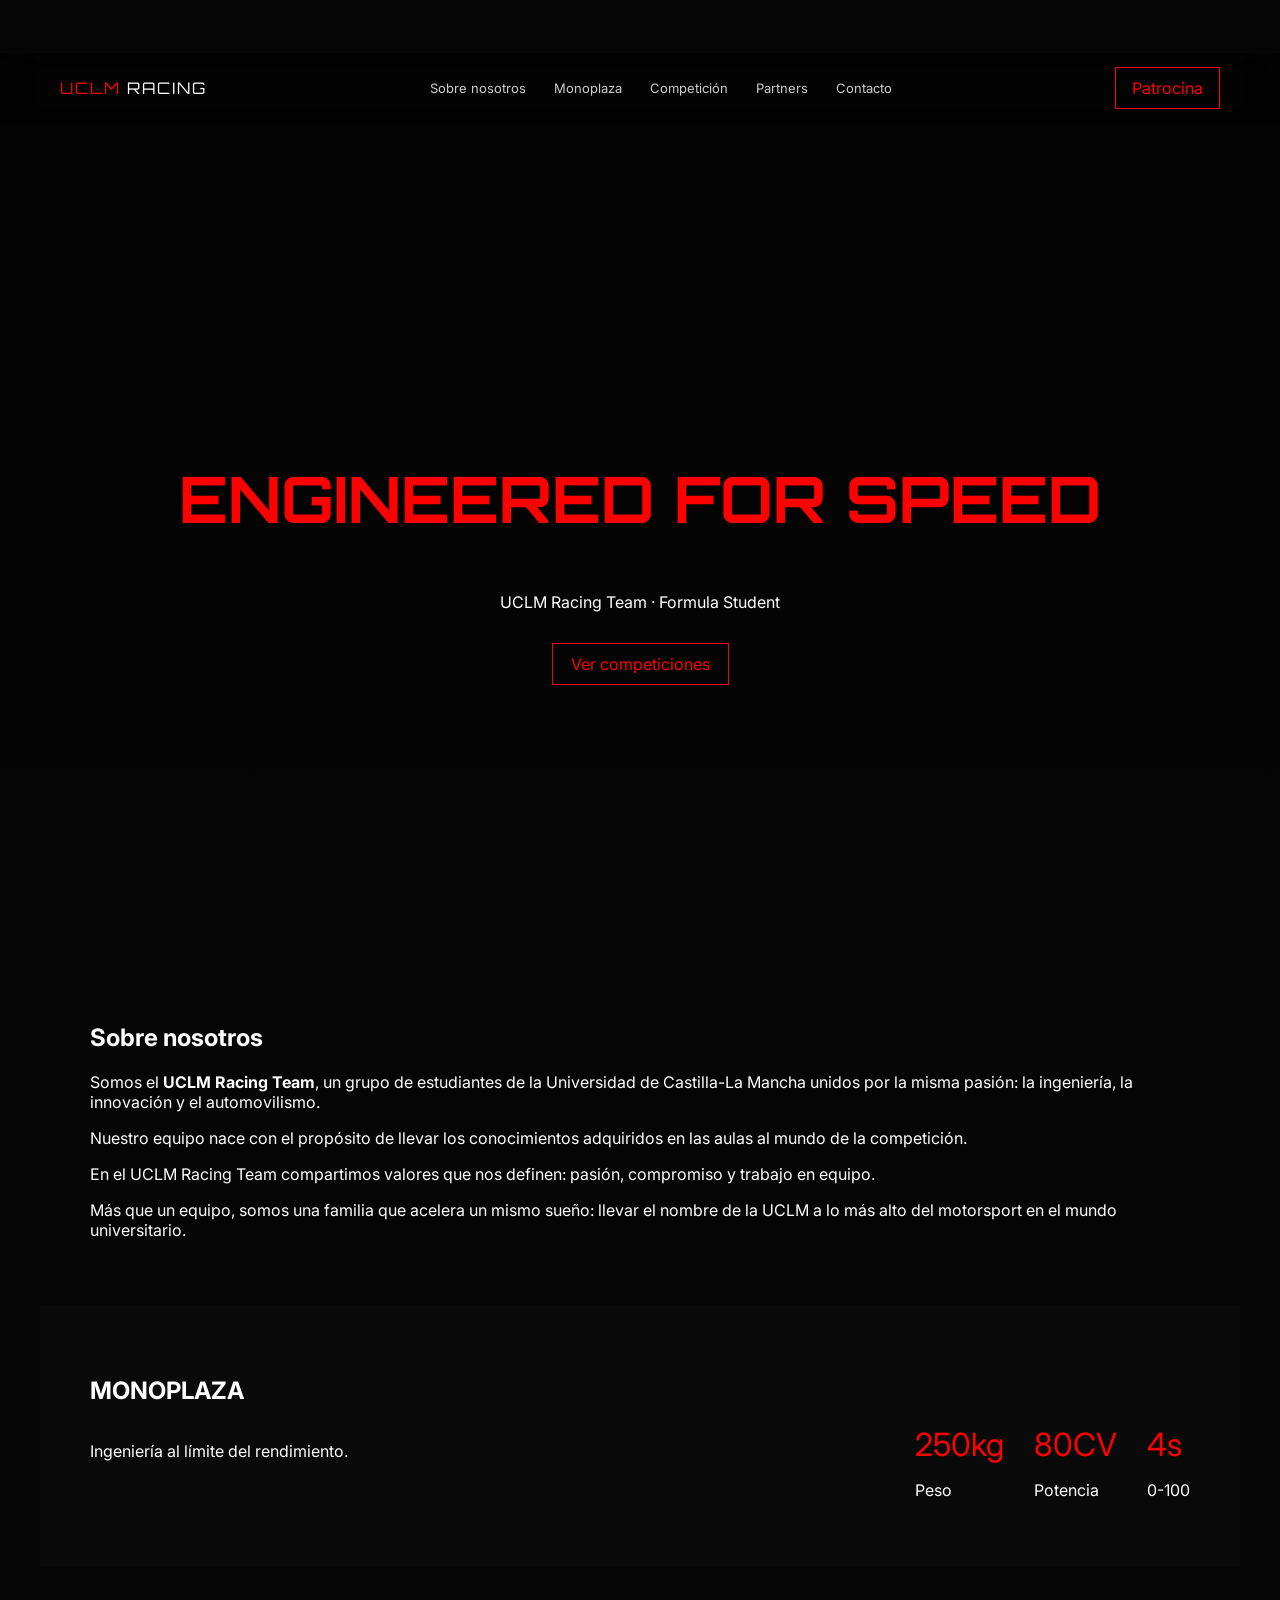
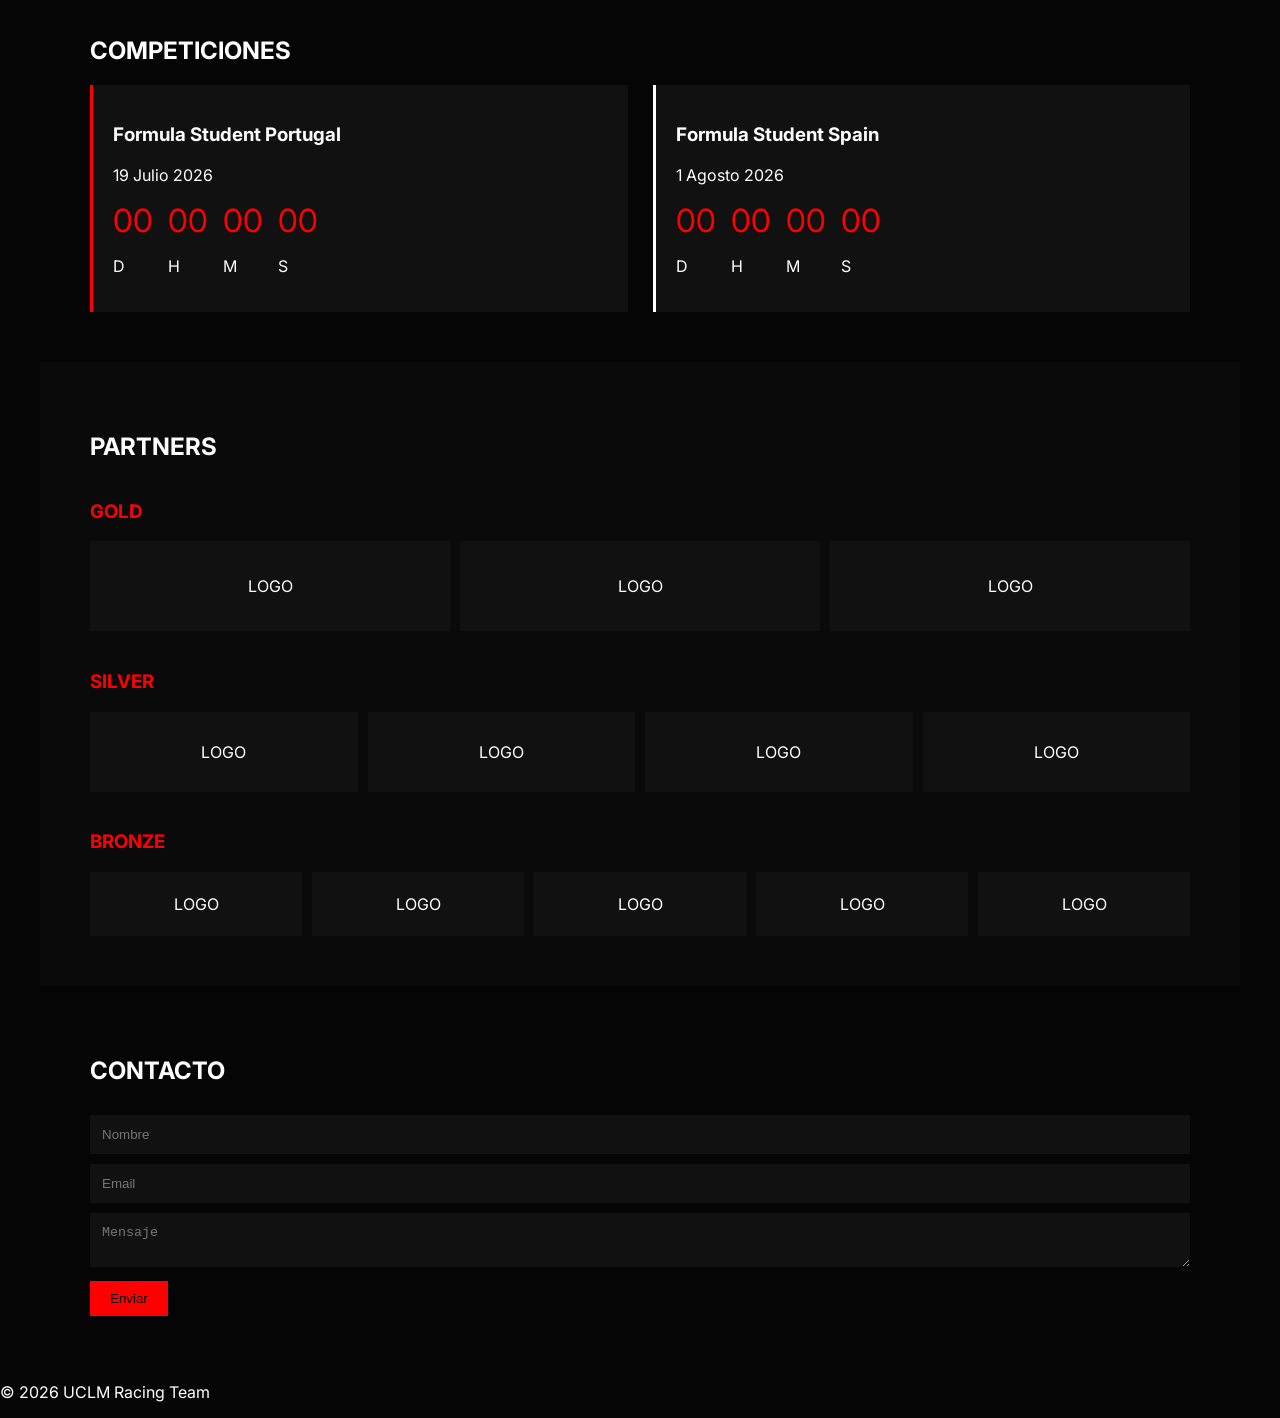
==== index.html @ 2920443d "cambios menores en el about y en los nav-links" ====
<!DOCTYPE html>
<html lang="es">
<head>
  <meta charset="UTF-8">
  <meta name="viewport" content="width=device-width, initial-scale=1.0">
  <title>UCLM Racing Team</title>

  <link rel="stylesheet" href="./style/styles.css">
  <link href="https://fonts.googleapis.com/css2?family=Inter:wght@300;400;600;800&family=Orbitron:wght@500;700&display=swap" rel="stylesheet">
</head>

<body>

<header id="navbar">
  <div class="logo"><span class="logo-red">UCLM</span> RACING</div>

  <nav class="nav-links">
    <a href="#about">Sobre nosotros</a>
    <a href="#car">Monoplaza</a>
    <a href="#races">Competición</a>
    <a href="#sponsors">Partners</a>
    <a href="#contact">Contacto</a>
  </nav>

  <a class="nav-cta" href="#sponsors">Patrocina</a>
</header>

<section class="hero">
  <div class="hero-overlay"></div>

  <div class="hero-content">
    <h1>ENGINEERED FOR SPEED</h1>
    <p>UCLM Racing Team · Formula Student</p>
    <a href="#races" class="hero-btn">Ver competiciones</a>
  </div>
</section>

<section id="about" class="section reveal compact">
  <h2>Sobre nosotros</h2>

  <p>Somos el <b>UCLM Racing Team</b>, un grupo de estudiantes de la Universidad de Castilla-La Mancha unidos por la misma pasión: la ingeniería, la innovación y el automovilismo.</p>

  <p>Nuestro equipo nace con el propósito de llevar los conocimientos adquiridos en las aulas al mundo de la competición.</p>

  <p>En el UCLM Racing Team compartimos valores que nos definen: pasión, compromiso y trabajo en equipo.</p>

  <p>Más que un equipo, somos una familia que acelera un mismo sueño: llevar el nombre de la UCLM a lo más alto del motorsport en el mundo universitario.</p>
</section>

<section id="car" class="section dark reveal compact">
  <h2>MONOPLAZA</h2>

  <div class="car-layout">
    <div>
      <p class="big-text">Ingeniería al límite del rendimiento.</p>
    </div>

    <div class="car-stats">
      <div><span>250kg</span><p>Peso</p></div>
      <div><span>80CV</span><p>Potencia</p></div>
      <div><span>4s</span><p>0-100</p></div>
    </div>
  </div>
</section>

<section id="races" class="section reveal compact">
  <h2>COMPETICIONES</h2>

  <div class="races-grid">

    <div class="race-card">
      <h3>Formula Student Portugal</h3>
      <p>19 Julio 2026</p>
      <div class="countdown">
        <div><span id="daysPT">00</span><p>D</p></div>
        <div><span id="hoursPT">00</span><p>H</p></div>
        <div><span id="minPT">00</span><p>M</p></div>
        <div><span id="secPT">00</span><p>S</p></div>
      </div>
    </div>

    <div class="race-card highlight">
      <h3>Formula Student Spain</h3>
      <p>1 Agosto 2026</p>
      <div class="countdown">
        <div><span id="daysES">00</span><p>D</p></div>
        <div><span id="hoursES">00</span><p>H</p></div>
        <div><span id="minES">00</span><p>M</p></div>
        <div><span id="secES">00</span><p>S</p></div>
      </div>
    </div>

  </div>
</section>

<section id="sponsors" class="section dark reveal compact">
  <h2>PARTNERS</h2>

  <div class="sponsors">
    <div class="tier gold">
      <h3>GOLD</h3>
      <div class="logos big">
        <div>LOGO</div><div>LOGO</div><div>LOGO</div>
      </div>
    </div>

    <div class="tier silver">
      <h3>SILVER</h3>
      <div class="logos medium">
        <div>LOGO</div><div>LOGO</div><div>LOGO</div><div>LOGO</div>
      </div>
    </div>

    <div class="tier bronze">
      <h3>BRONZE</h3>
      <div class="logos small">
        <div>LOGO</div><div>LOGO</div><div>LOGO</div><div>LOGO</div><div>LOGO</div>
      </div>
    </div>
  </div>
</section>

<section id="contact" class="section reveal compact">
  <h2>CONTACTO</h2>

  <form>
    <input type="text" placeholder="Nombre" required>
    <input type="email" placeholder="Email" required>
    <textarea placeholder="Mensaje" required></textarea>
    <button type="submit">Enviar</button>
  </form>
</section>

<footer>
  <p>© 2026 UCLM Racing Team</p>
</footer>

<script src="./script.js"></script>
</body>
</html>
---- style/styles.css ----
* { box-sizing: border-box; }

body {
  margin: 0;
  font-family: Inter, sans-serif;
  background: #050505;
  color: white;
}

/* NAVBAR */
#navbar {
  position: fixed;
  width: 100%;
  padding: 14px 60px;
  display: flex;
  justify-content: space-between;
  align-items: center;
  background: rgba(0,0,0,0.25);
  backdrop-filter: blur(14px);
  z-index: 1000;
  transition: 0.3s;
}

#navbar.scrolled {
  background: rgba(0,0,0,0.9);
  border-bottom: 1px solid red;
}

.logo {
  font-family: Orbitron;
  letter-spacing: 2px;
}

.logo-red { color: red; }

.nav-links {
  display: flex;
  gap: 28px;
}

.nav-links a {
  color: rgba(255,255,255,0.8);
  text-decoration: none;
  font-size: 13px;
  transition: 0.3s;
}

.nav-links a:hover { color: white; }

.nav-cta {
  padding: 10px 16px;
  border: 1px solid red;
  color: red;
  text-decoration: none;
}

.nav-cta:hover {
  background: red;
  color: black;
}

/* HERO */
.hero {
  height: 100vh;
  background: url("../assets/DSC_0134.JPG") center/cover no-repeat;
  position: relative;
}

.hero-overlay {
  position: absolute;
  inset: 0;
  background: linear-gradient(to bottom, rgba(0,0,0,0.3), #050505);
}

.hero-content {
  position: relative;
  top: 45%;
  text-align: center;
}

.hero h1 {
  font-size: clamp(2rem, 5vw, 4rem);
  font-family: Orbitron;
  color: red;
}

.hero-btn {
  display: inline-block;
  margin-top: 15px;
  padding: 10px 18px;
  border: 1px solid red;
  color: red;
  text-decoration: none;
}

/* SECTIONS */
.section {
  padding: 70px 50px;
  max-width: 1200px;
  margin: auto;
}

.compact {
  padding-top: 50px;
  padding-bottom: 50px;
}

.dark { background: #0a0a0a; }

/* CAR */
.car-layout {
  display: flex;
  justify-content: space-between;
}

.car-stats {
  display: flex;
  gap: 30px;
}

.car-stats span {
  color: red;
  font-size: 2rem;
}

/* RACES */
.races-grid {
  display: grid;
  grid-template-columns: repeat(auto-fit, minmax(250px,1fr));
  gap: 25px;
}

.race-card {
  background: #111;
  padding: 20px;
  border-left: 3px solid red;
}

.race-card.highlight {
  border-left: 3px solid white;
}

.countdown {
  display: flex;
  gap: 15px;
  margin-top: 10px;
}

.countdown span {
  font-size: 2rem;
  color: red;
}

/* SPONSORS */
.sponsors {
  display: flex;
  flex-direction: column;
  gap: 20px;
}

.tier h3 { color: red; }

.logos {
  display: flex;
  gap: 10px;
}

.logos div {
  background: #111;
  flex: 1;
  padding: 35px;
  text-align: center;
}

.medium div { padding: 30px; }
.small div { padding: 22px; }

/* FORM */
input, textarea {
  width: 100%;
  padding: 12px;
  margin-top: 10px;
  background: #111;
  border: none;
  color: white;
}

button {
  margin-top: 10px;
  padding: 10px 20px;
  background: red;
  border: none;
}

/* REVEAL */
.reveal {
  opacity: 0;
  transform: translateY(25px);
  transition: 0.8s;
}

.reveal.active {
  opacity: 1;
  transform: translateY(0);
}

/* RESPONSIVE */
@media (max-width: 768px) {
  #navbar { padding: 10px 20px; }
  .nav-links { display: none; }

  .car-layout {
    flex-direction: column;
    gap: 20px;
  }
}
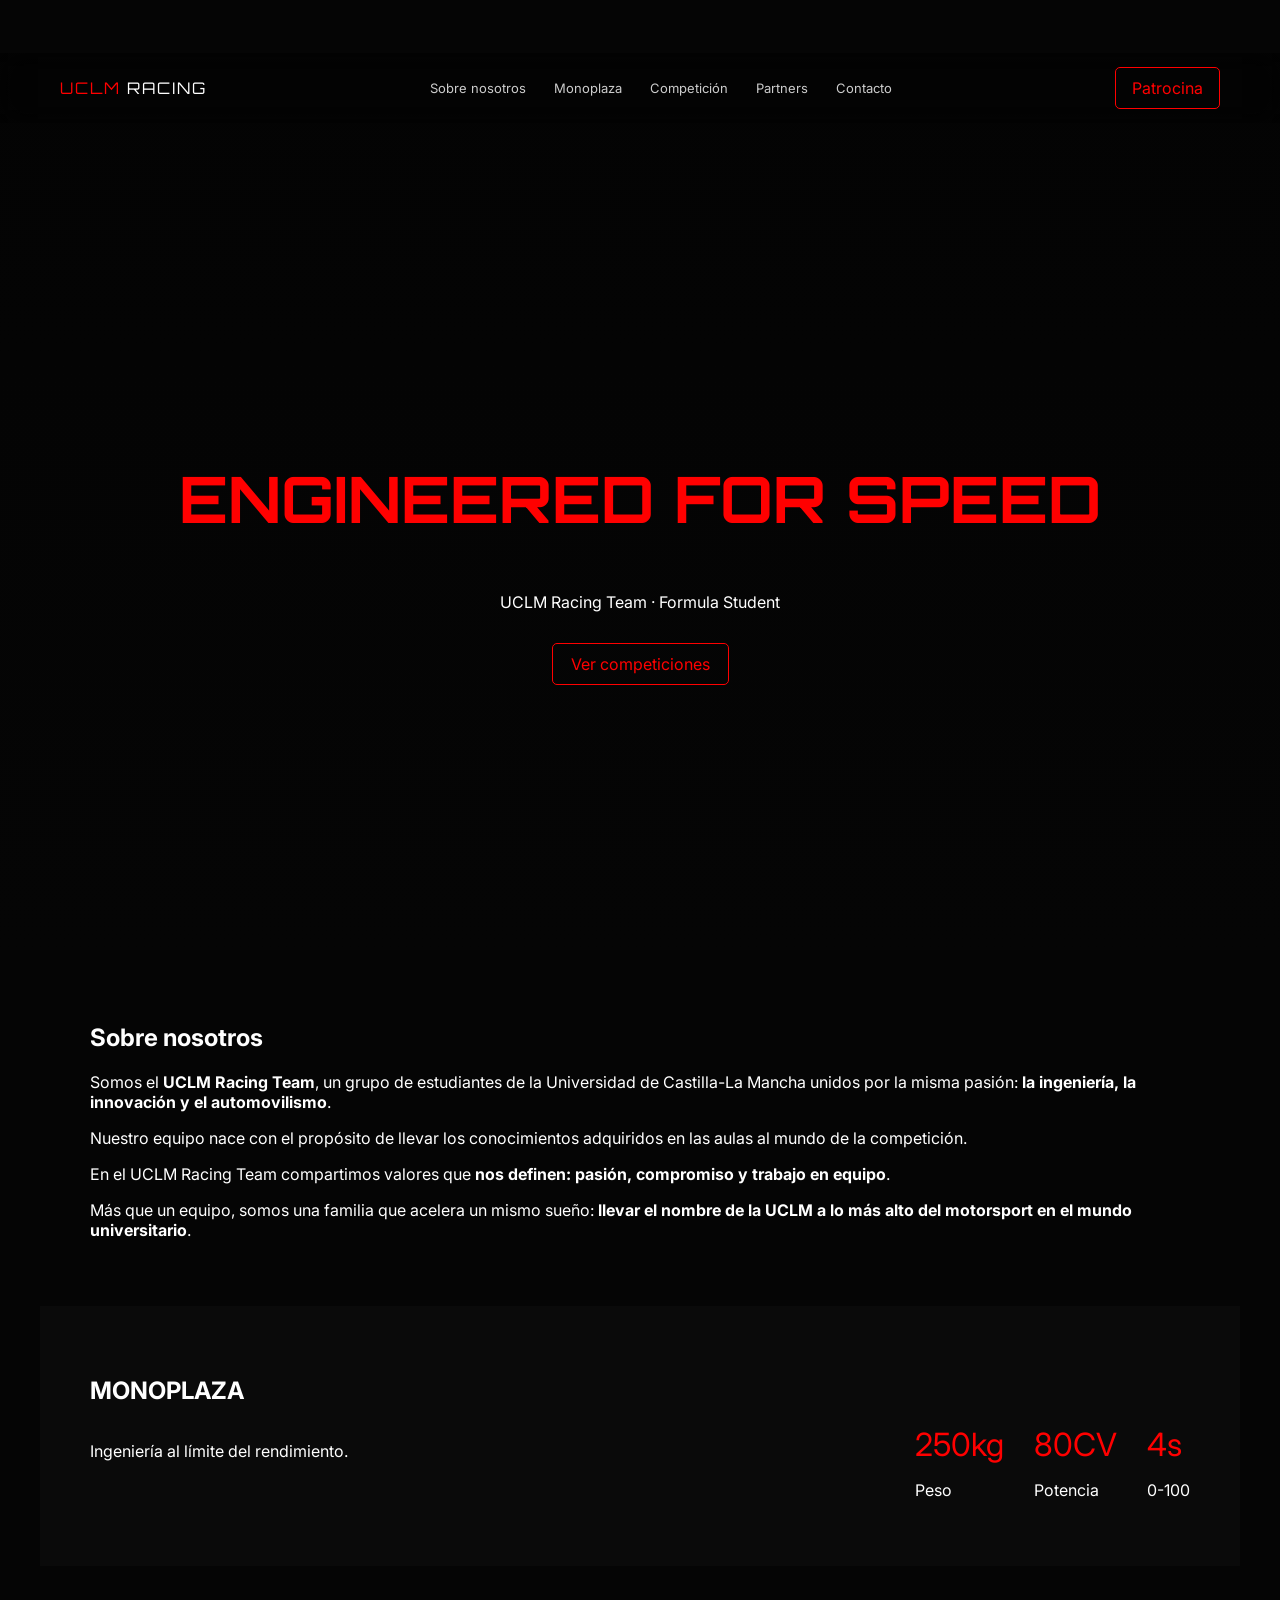
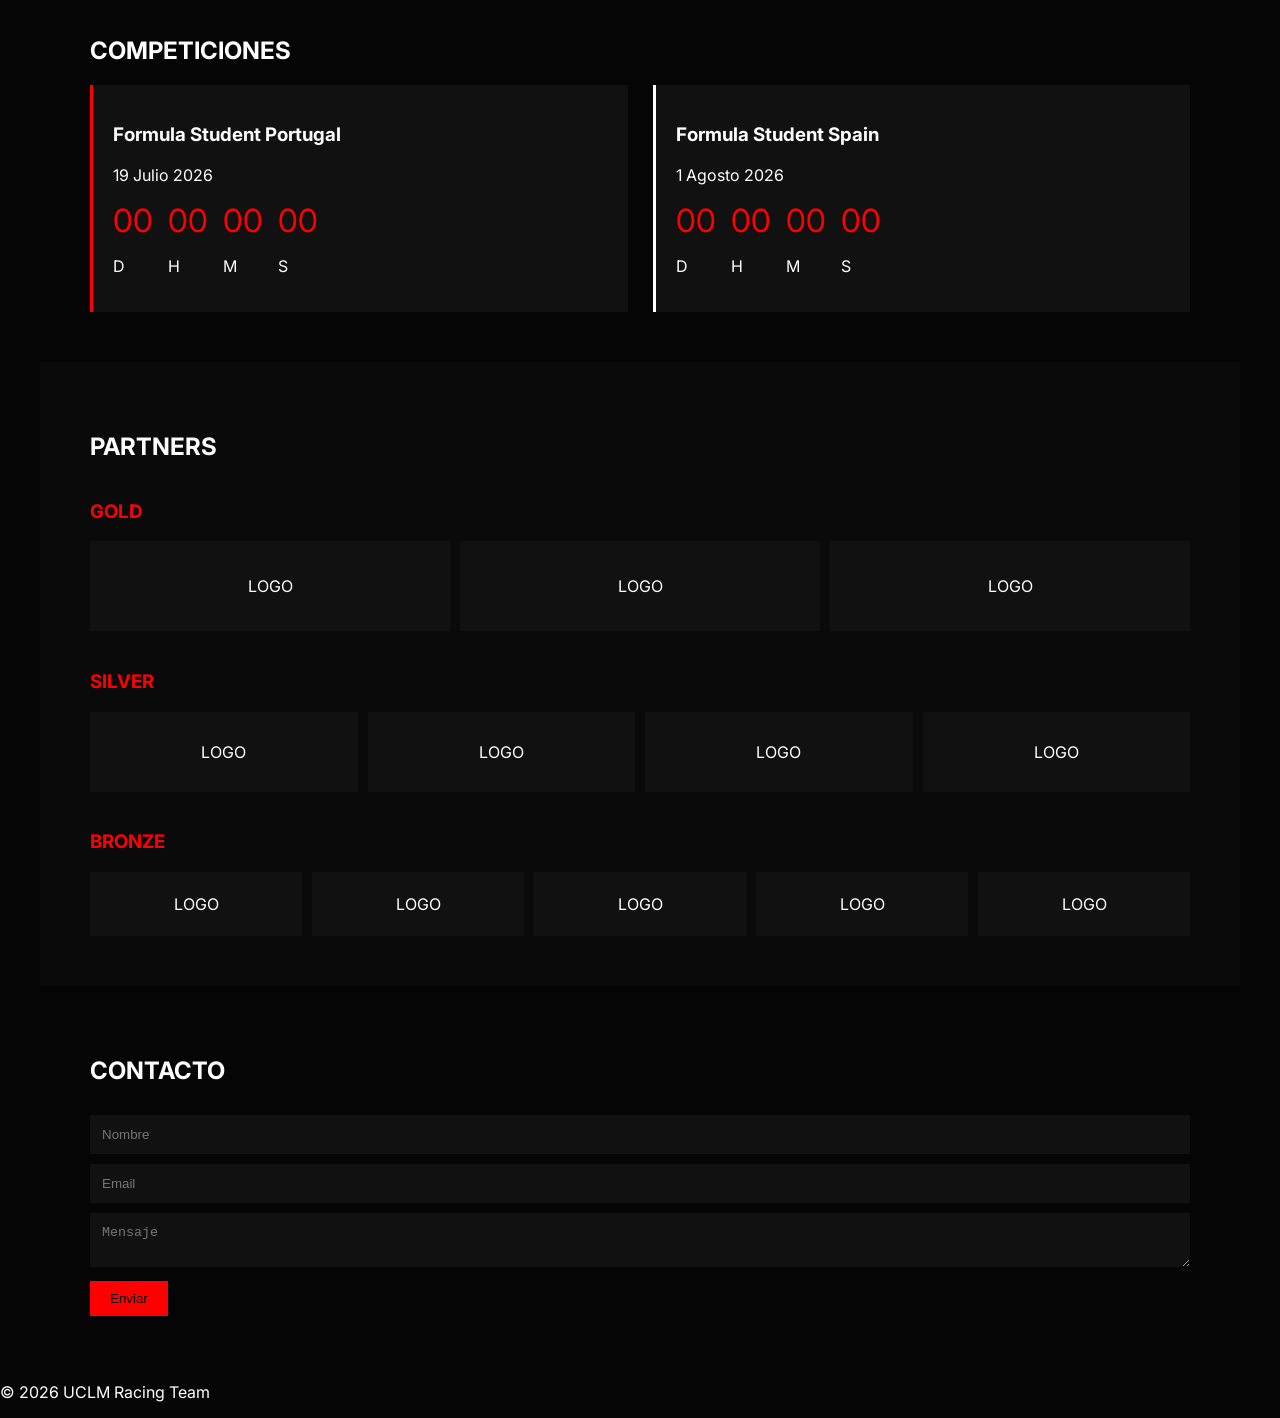
==== commit 5a398f78: "añadidos la mayoría de los patrocinadores al proyecto" ====
--- a/index.html
+++ b/index.html
@@ -38,13 +38,13 @@
 <section id="about" class="section reveal compact">
   <h2>Sobre nosotros</h2>
 
-  <p>Somos el <b>UCLM Racing Team</b>, un grupo de estudiantes de la Universidad de Castilla-La Mancha unidos por la misma pasión: la ingeniería, la innovación y el automovilismo.</p>
+  <p>Somos el <b>UCLM Racing Team</b>, un grupo de estudiantes de la Universidad de Castilla-La Mancha unidos por la misma pasión: <b>la ingeniería, la innovación y el automovilismo</b>.</p>
 
   <p>Nuestro equipo nace con el propósito de llevar los conocimientos adquiridos en las aulas al mundo de la competición.</p>
 
-  <p>En el UCLM Racing Team compartimos valores que nos definen: pasión, compromiso y trabajo en equipo.</p>
+  <p>En el UCLM Racing Team compartimos valores que <b>nos definen: pasión, compromiso y trabajo en equipo</b>.</p>
 
-  <p>Más que un equipo, somos una familia que acelera un mismo sueño: llevar el nombre de la UCLM a lo más alto del motorsport en el mundo universitario.</p>
+  <p>Más que un equipo, somos una familia que acelera un mismo sueño: <b>llevar el nombre de la UCLM a lo más alto del motorsport en el mundo universitario</b>.</p>
 </section>
 
 <section id="car" class="section dark reveal compact">
--- a/style/styles.css
+++ b/style/styles.css
@@ -50,6 +50,7 @@
 .nav-cta {
   padding: 10px 16px;
   border: 1px solid red;
+  border-radius: 5px;
   color: red;
   text-decoration: none;
 }
@@ -62,7 +63,7 @@
 /* HERO */
 .hero {
   height: 100vh;
-  background: url("../assets/DSC_0134.JPG") center/cover no-repeat;
+  background: url("../images/DSC_0134.JPG") center/cover no-repeat;
   position: relative;
 }
 
@@ -91,6 +92,12 @@
   border: 1px solid red;
   color: red;
   text-decoration: none;
+  border-radius: 5px;
+}
+
+.hero-btn:hover {
+  background: red;
+  color: black;
 }
 
 /* SECTIONS */
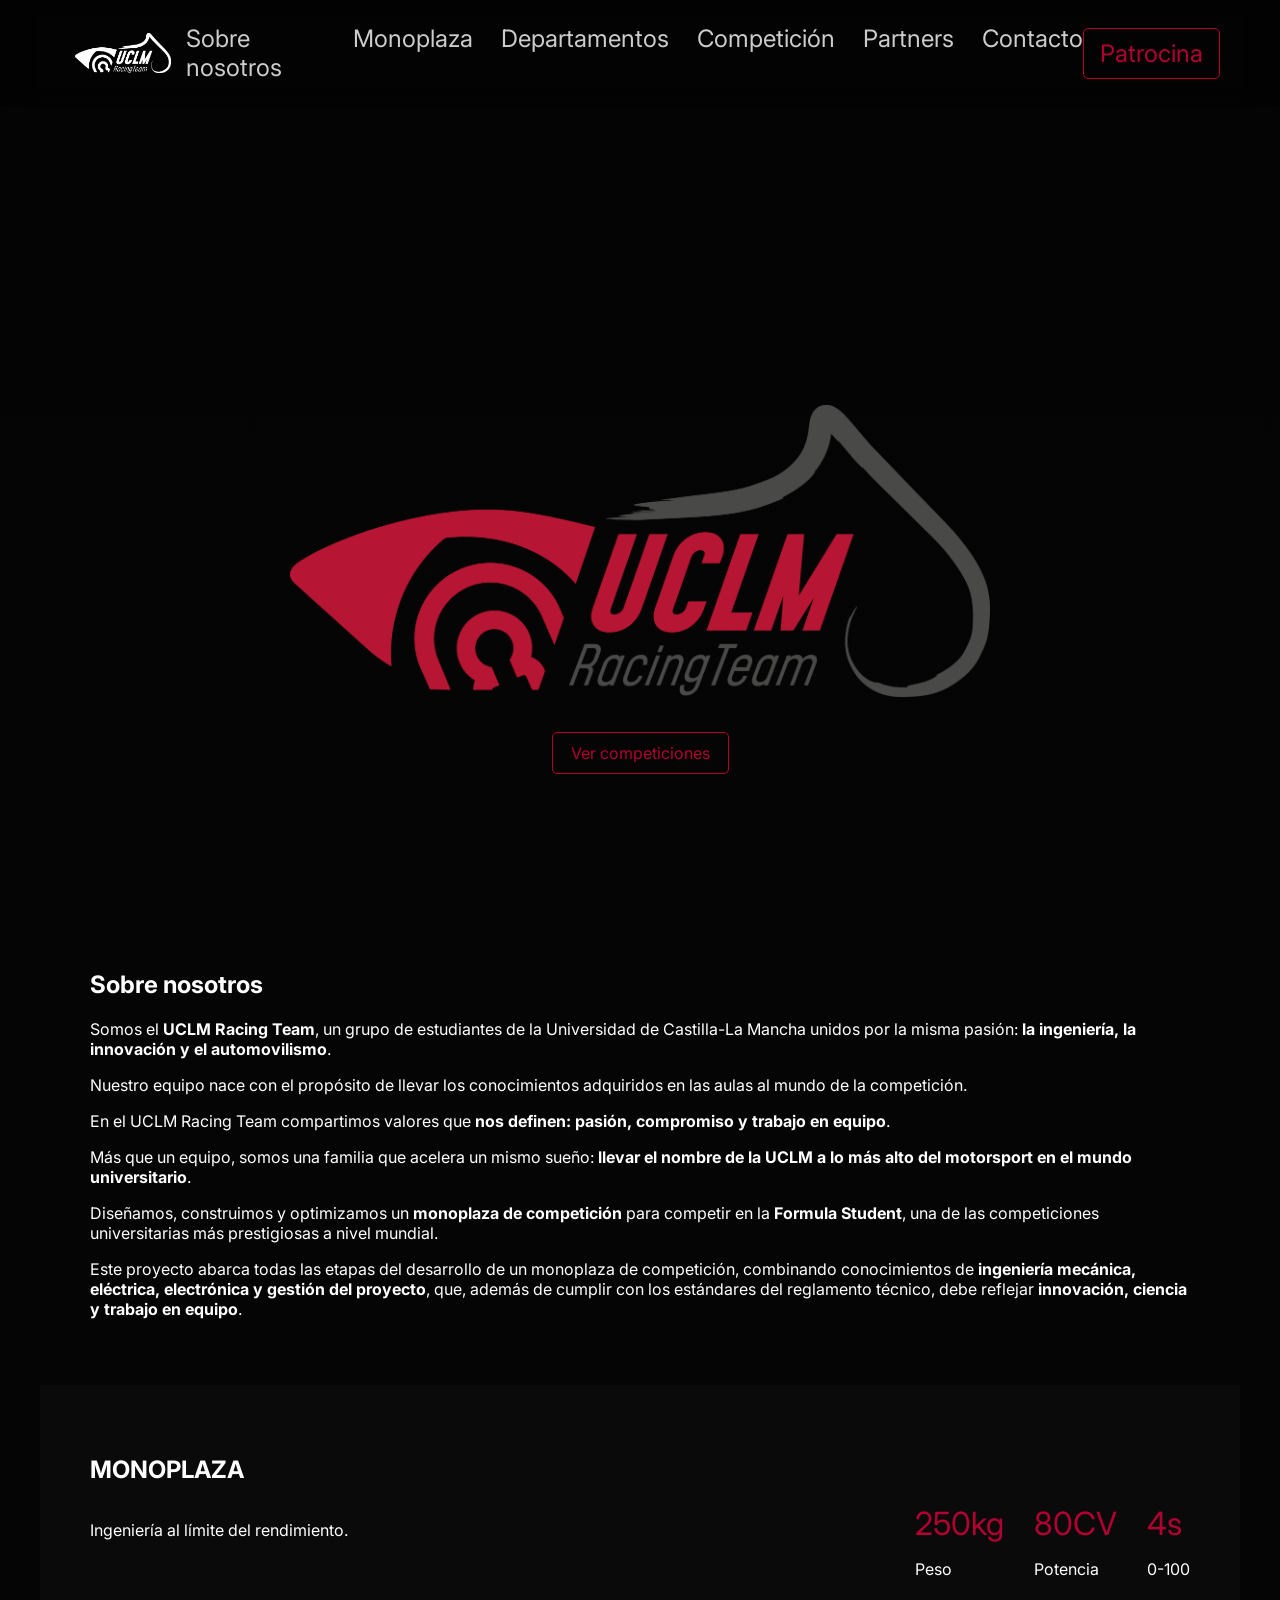
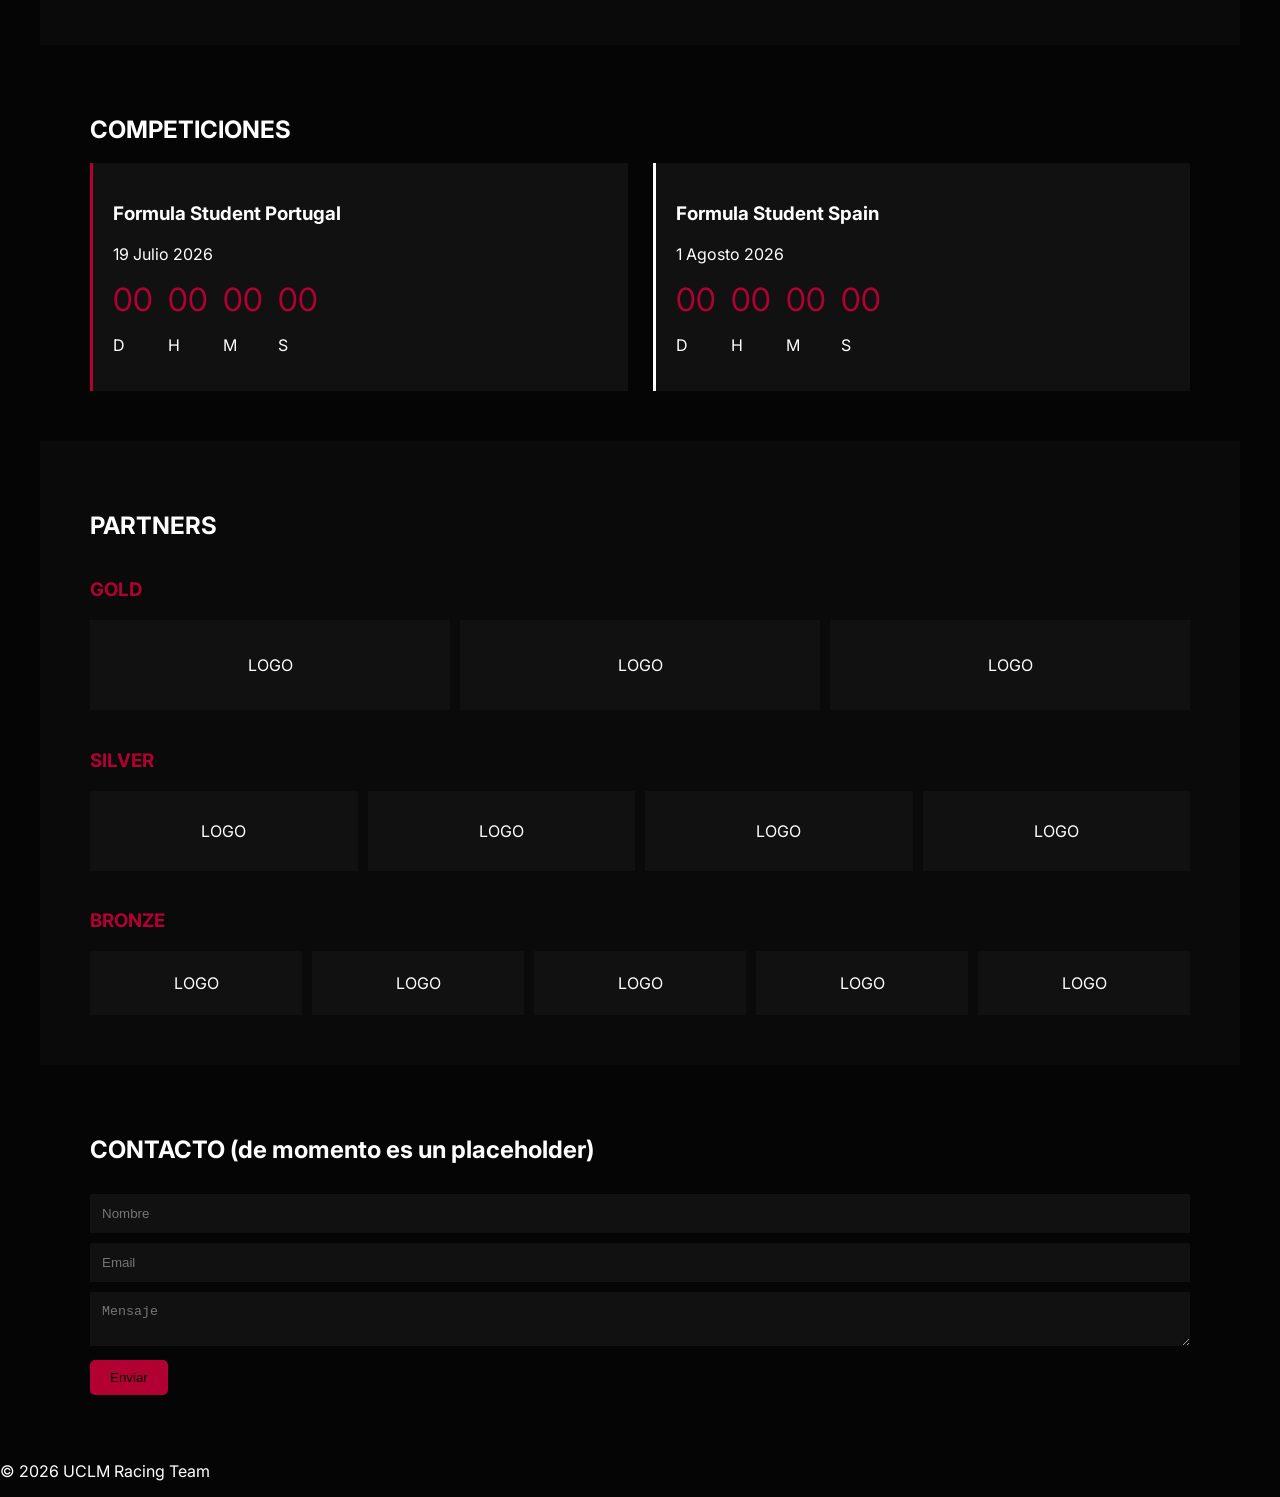
==== commit ac20cbbf: "muchismos cambios además de logos, info, etc" ====
--- a/index.html
+++ b/index.html
@@ -12,11 +12,12 @@
 <body>
 
 <header id="navbar">
-  <div class="logo"><span class="logo-red">UCLM</span> RACING</div>
+  <div class="logo"></div>
 
   <nav class="nav-links">
     <a href="#about">Sobre nosotros</a>
     <a href="#car">Monoplaza</a>
+    <a href="#deps">Departamentos</a>
     <a href="#races">Competición</a>
     <a href="#sponsors">Partners</a>
     <a href="#contact">Contacto</a>
@@ -29,8 +30,8 @@
   <div class="hero-overlay"></div>
 
   <div class="hero-content">
-    <h1>ENGINEERED FOR SPEED</h1>
-    <p>UCLM Racing Team · Formula Student</p>
+    <img src = "../images/logo_UCLM-RacingTeam (color).png" alt="UCLM Racing Team Logo" class="hero-logo">
+      <!-- <h2>UCLM Racing Team · Formula Student</h2> -->
     <a href="#races" class="hero-btn">Ver competiciones</a>
   </div>
 </section>
@@ -45,6 +46,10 @@
   <p>En el UCLM Racing Team compartimos valores que <b>nos definen: pasión, compromiso y trabajo en equipo</b>.</p>
 
   <p>Más que un equipo, somos una familia que acelera un mismo sueño: <b>llevar el nombre de la UCLM a lo más alto del motorsport en el mundo universitario</b>.</p>
+
+  <p>Diseñamos, construimos y optimizamos un <b>monoplaza de competición</b> para competir en la <b>Formula Student</b>, una de las competiciones universitarias más prestigiosas a nivel mundial.</p>
+
+  <p>Este proyecto abarca todas las etapas del desarrollo de un monoplaza de competición, combinando conocimientos de <b>ingeniería mecánica, eléctrica, electrónica y gestión del proyecto</b>, que, además de cumplir con los estándares del reglamento técnico, debe reflejar <b>innovación, ciencia y trabajo en equipo</b>.</p>
 </section>
 
 <section id="car" class="section dark reveal compact">
@@ -121,13 +126,13 @@
 </section>
 
 <section id="contact" class="section reveal compact">
-  <h2>CONTACTO</h2>
+  <h2>CONTACTO (de momento es un placeholder)</h2>
 
   <form>
     <input type="text" placeholder="Nombre" required>
     <input type="email" placeholder="Email" required>
     <textarea placeholder="Mensaje" required></textarea>
-    <button type="submit">Enviar</button>
+    <button type="submit" style="border-radius: 5px;">Enviar</button>
   </form>
 </section>
 
@@ -135,6 +140,6 @@
   <p>© 2026 UCLM Racing Team</p>
 </footer>
 
-<script src="./script.js"></script>
+<script src="../js/script.js"></script>
 </body>
 </html>
--- a/style/styles.css
+++ b/style/styles.css
@@ -1,4 +1,9 @@
 * { box-sizing: border-box; }
+
+html {
+  scroll-behavior: smooth;
+  scroll-padding-top: 90px;
+}
 
 body {
   margin: 0;
@@ -11,7 +16,7 @@
 #navbar {
   position: fixed;
   width: 100%;
-  padding: 14px 60px;
+  padding: 24px 60px;
   display: flex;
   justify-content: space-between;
   align-items: center;
@@ -23,15 +28,16 @@
 
 #navbar.scrolled {
   background: rgba(0,0,0,0.9);
-  border-bottom: 1px solid red;
+  border-bottom: 1px solid #b30033;
 }
 
 .logo {
-  font-family: Orbitron;
-  letter-spacing: 2px;
-}
-
-.logo-red { color: red; }
+  background: url("../../images/logo_UCLM-RacingTeam (white).png") center/contain no-repeat;
+  width: 130px;
+  height: 40px;
+}
+
+/* .logo-red { color: red; } */
 
 .nav-links {
   display: flex;
@@ -41,7 +47,7 @@
 .nav-links a {
   color: rgba(255,255,255,0.8);
   text-decoration: none;
-  font-size: 13px;
+  font-size:24px;
   transition: 0.3s;
 }
 
@@ -49,21 +55,22 @@
 
 .nav-cta {
   padding: 10px 16px;
-  border: 1px solid red;
+  border: 1px solid #b30033;
   border-radius: 5px;
-  color: red;
+  color: #b30033;
   text-decoration: none;
+  font-size: 24px;
 }
 
 .nav-cta:hover {
-  background: red;
+  background: #b30033;
   color: black;
 }
 
 /* HERO */
 .hero {
   height: 100vh;
-  background: url("../images/DSC_0134.JPG") center/cover no-repeat;
+  background: url("../../images/DSC_0134.JPG") center/cover no-repeat;
   position: relative;
 }
 
@@ -82,22 +89,29 @@
 .hero h1 {
   font-size: clamp(2rem, 5vw, 4rem);
   font-family: Orbitron;
-  color: red;
+  color: #b30033;
 }
 
 .hero-btn {
   display: inline-block;
   margin-top: 15px;
   padding: 10px 18px;
-  border: 1px solid red;
-  color: red;
+  border: 1px solid #b30033;
+  color: #b30033;
   text-decoration: none;
   border-radius: 5px;
 }
 
 .hero-btn:hover {
-  background: red;
+  background: #b30033;
   color: black;
+}
+
+.hero-logo {
+  display: block;
+  width: min(700px, 90vw);
+  height: auto;
+  margin: -00px auto 20px;
 }
 
 /* SECTIONS */
@@ -126,7 +140,7 @@
 }
 
 .car-stats span {
-  color: red;
+  color: #b30033;
   font-size: 2rem;
 }
 
@@ -140,7 +154,7 @@
 .race-card {
   background: #111;
   padding: 20px;
-  border-left: 3px solid red;
+  border-left: 3px solid #b30033;
 }
 
 .race-card.highlight {
@@ -155,7 +169,7 @@
 
 .countdown span {
   font-size: 2rem;
-  color: red;
+  color: #b30033;
 }
 
 /* SPONSORS */
@@ -165,7 +179,7 @@
   gap: 20px;
 }
 
-.tier h3 { color: red; }
+.tier h3 { color: #b30033; }
 
 .logos {
   display: flex;
@@ -195,7 +209,7 @@
 button {
   margin-top: 10px;
   padding: 10px 20px;
-  background: red;
+  background: #b30033;
   border: none;
 }
 
@@ -211,6 +225,10 @@
   transform: translateY(0);
 }
 
+section[id] {
+  scroll-margin-top: 90px;
+}
+
 /* RESPONSIVE */
 @media (max-width: 768px) {
   #navbar { padding: 10px 20px; }
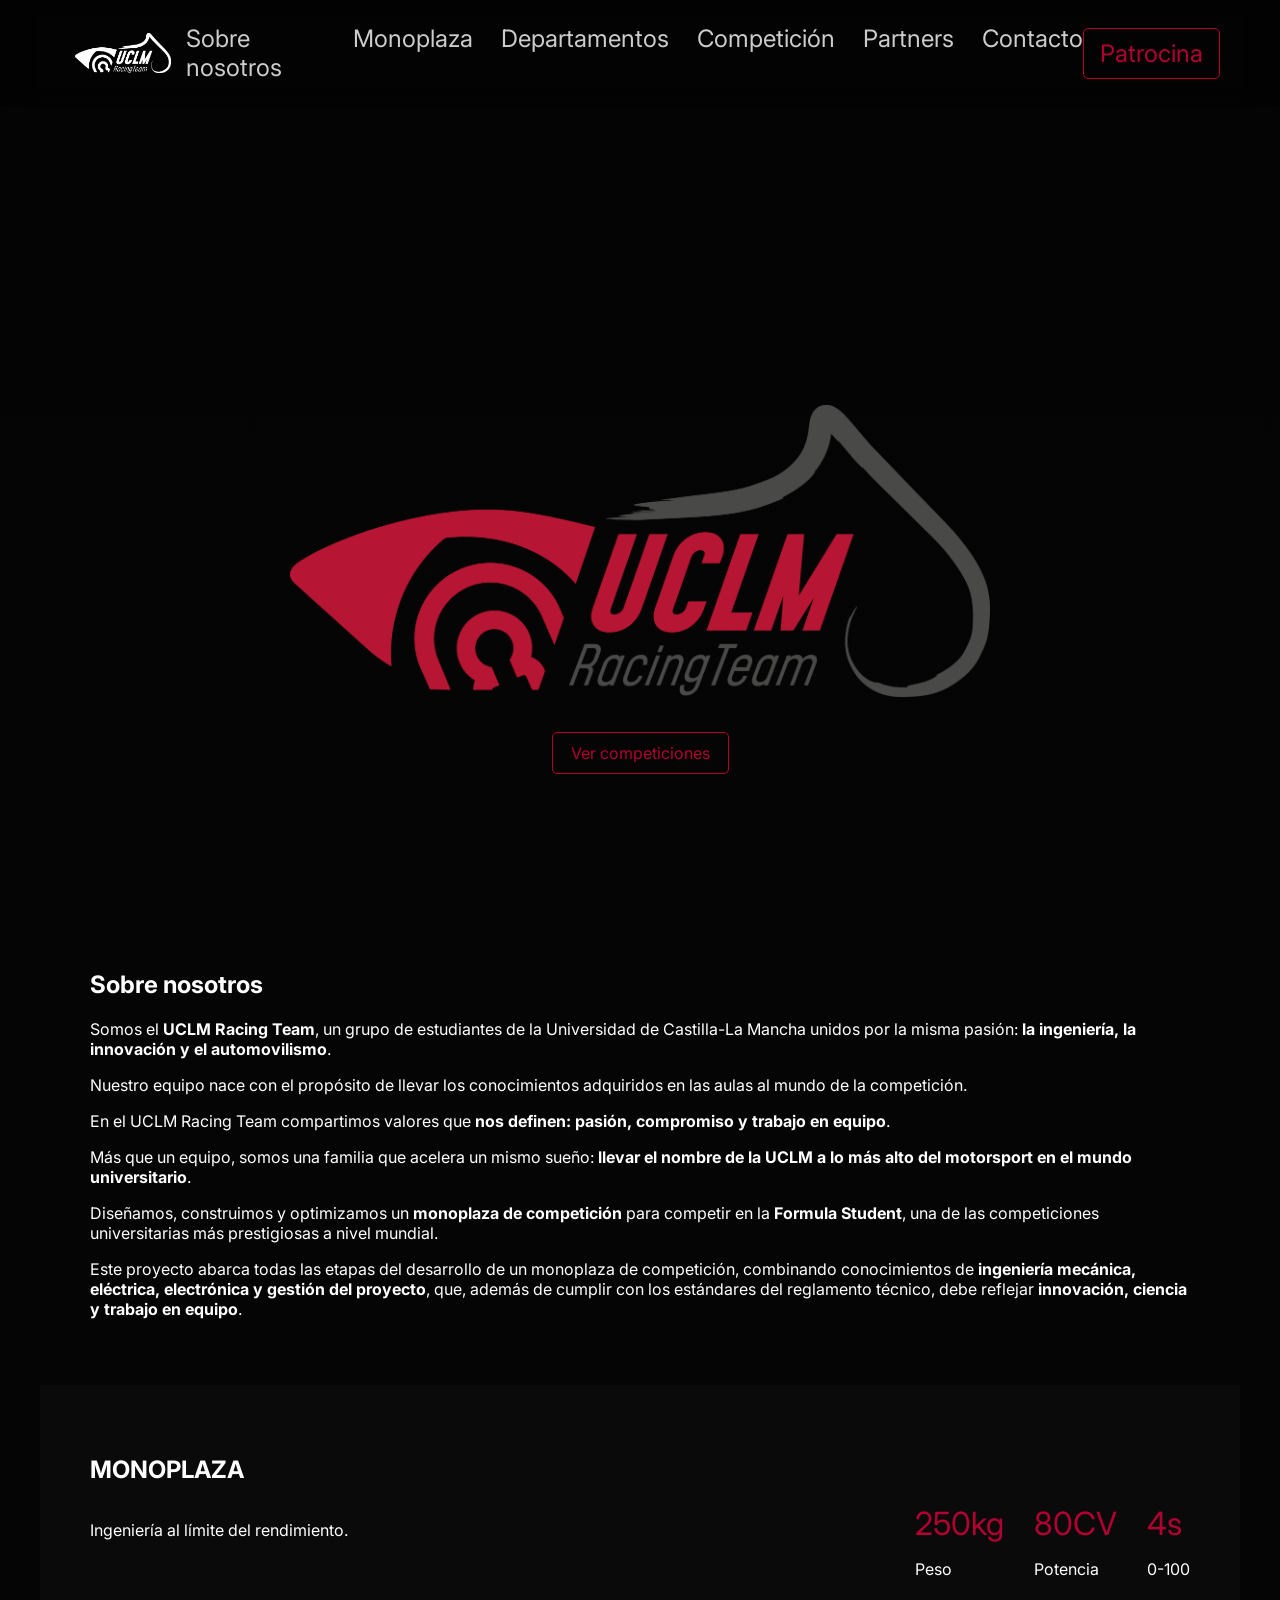
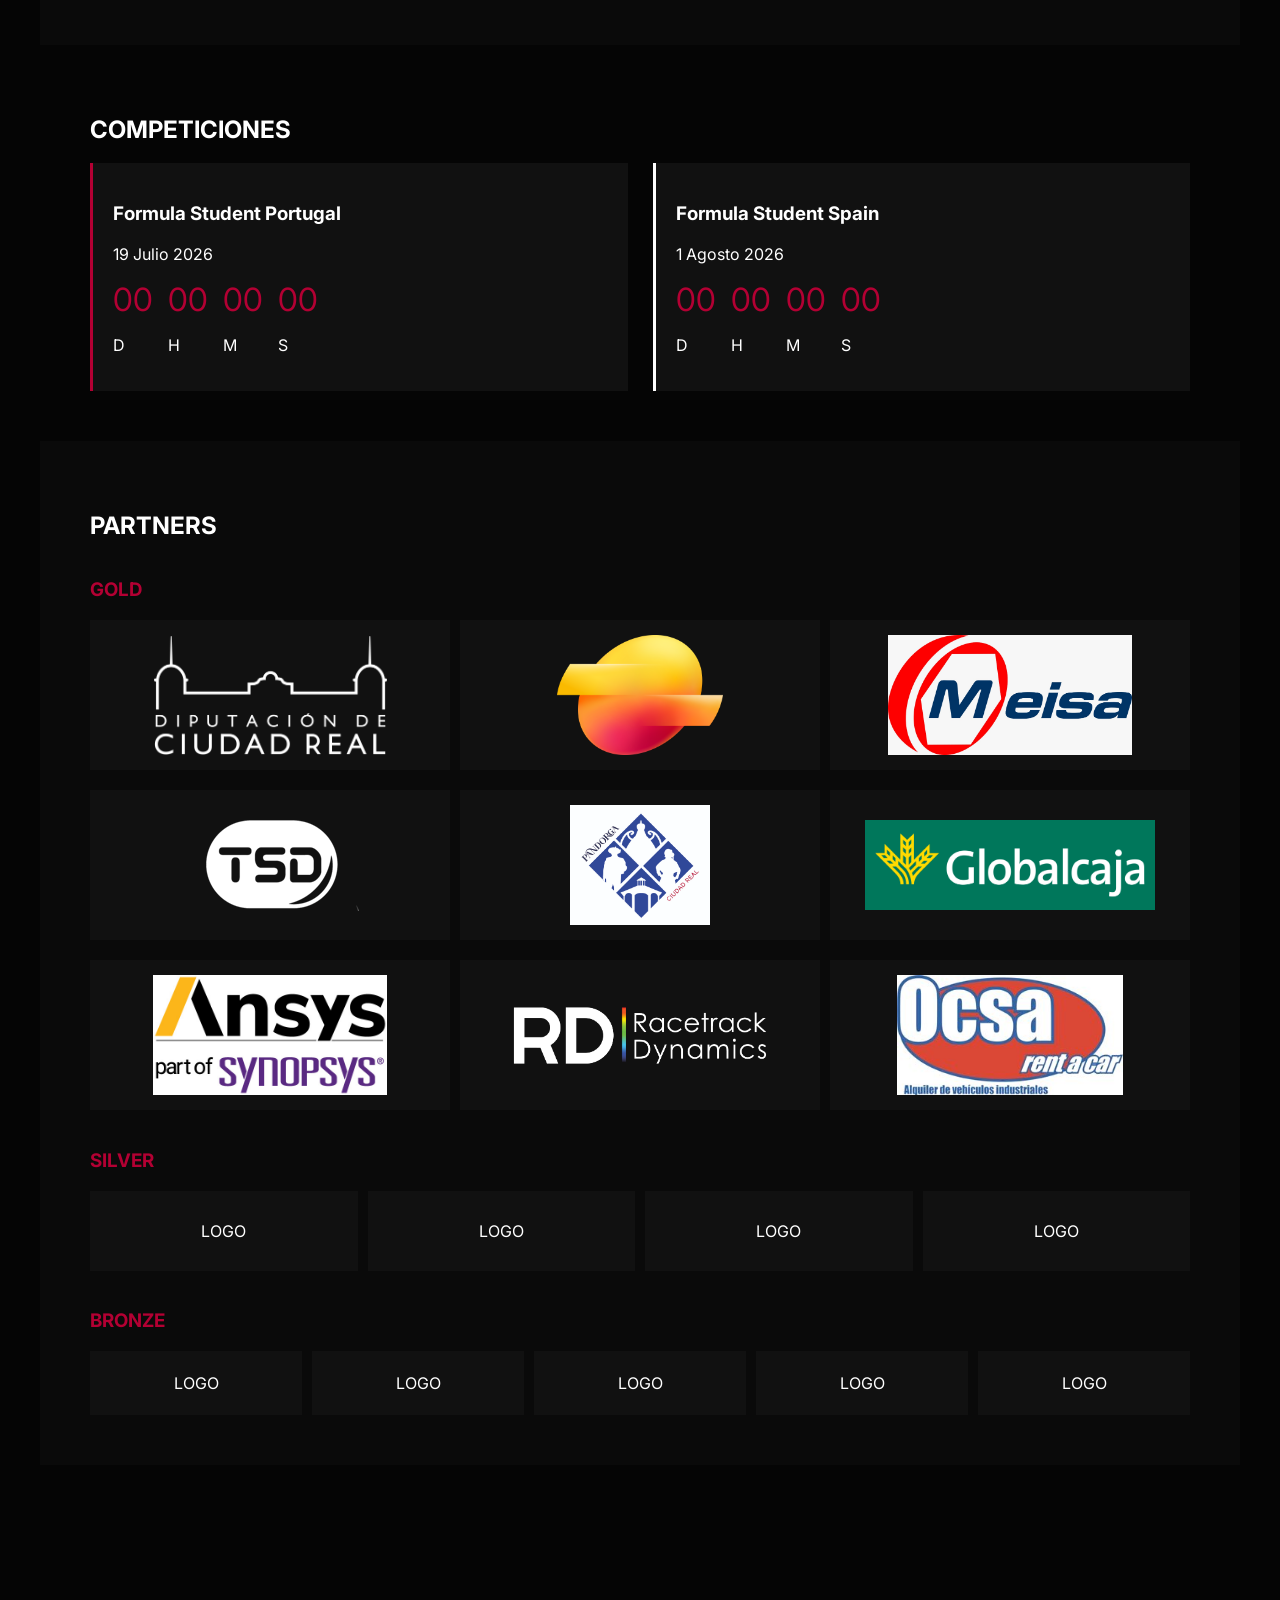
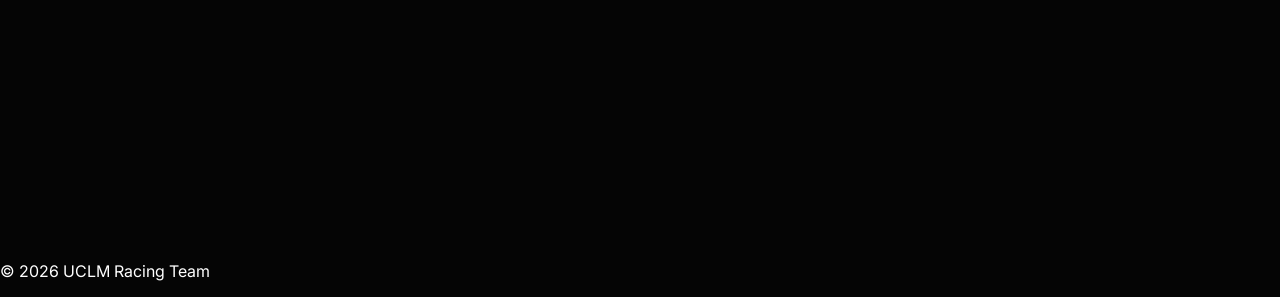
==== commit 52a92670: "seguimos con esto lolololo" ====
--- a/index.html
+++ b/index.html
@@ -17,7 +17,16 @@
   <nav class="nav-links">
     <a href="#about">Sobre nosotros</a>
     <a href="#car">Monoplaza</a>
-    <a href="#deps">Departamentos</a>
+    <div class="dropdown">
+      <a href="#deps">Departamentos</a>
+      <div class="dropdown-menu">
+        <a href="#deps">Power Train</a>
+        <a href="#deps">Electronics</a>
+        <a href="#deps">Dynamics</a>
+        <a href="#deps">Marketing</a>
+        <a href="#deps">Chasis</a>
+      </div>
+    </div>
     <a href="#races">Competición</a>
     <a href="#sponsors">Partners</a>
     <a href="#contact">Contacto</a>
@@ -105,7 +114,19 @@
     <div class="tier gold">
       <h3>GOLD</h3>
       <div class="logos big">
-        <div>LOGO</div><div>LOGO</div><div>LOGO</div>
+        <div><img src="./images/patros/gold/Diputacion Ciudad Real/diputacion-ciudad-real-3.png" alt="Diputación Ciudad Real"></div>
+        <div><img src="./images/patros/gold/Repsol/Repsol_Logotipo/01_Simbolo/Color/RGB/Repsol_Logotipo_Simbolo_Color_RGB_H.png" alt="Repsol"></div>
+        <div><img src="./images/patros/gold/Meisa/20260123_123821000_iOS.jpg" alt="Meisa"></div>
+      </div>
+      <div class="logos big">
+        <div><img src="./images/patros/gold/TSD/TSD_WHITE.png" alt="TSD"></div>
+        <div><img src="./images/patros/gold/IMPEFE - Pandorga/Isologo color.jpg" alt="IMPEFE - Pandorga"></div>
+        <div><img src="./images/patros/gold/Globalcaja/logos-globalcaja-fondo-verde/Logo horizontal_Fondo verde.jpg" alt="Globalcaja"></div>
+      </div>
+      <div class="logos big">
+        <div><img src="./images/patros/gold/ANSYS/Ansys Synopsys/Ansys/JPG/endorsed-ansys-logos-full-color-rgb.jpg" alt="ANSYS"></div>
+        <div><img src="./images/patros/gold/Racetrack Dynamics/RD Logo - White - Full - PNG.png" alt="Racetrack Dynamics"></div>
+        <div><img src="./images/patros/gold/Ocsa/IMG_1213-removebg-preview.jpg" alt="Ocsa"></div>
       </div>
     </div>
 
--- a/style/styles.css
+++ b/style/styles.css
@@ -53,6 +53,45 @@
 
 .nav-links a:hover { color: white; }
 
+.dropdown {
+  position: relative;
+  display: inline-block;
+  padding-bottom: 5px;
+}
+
+.dropdown-menu {
+  display: none;
+  position: absolute;
+  background: rgba(0, 0, 0, 0.9);
+  min-width: 180px;
+  box-shadow: 0 8px 16px rgba(0, 0, 0, 0.5);
+  padding: 12px 0;
+  z-index: 1001;
+  border-radius: 5px;
+  border: 1px solid #b30033;
+  top: 100%;
+  left: 0;
+  margin-top: 0;
+}
+
+.dropdown-menu a {
+  color: rgba(255, 255, 255, 0.8);
+  padding: 12px 20px;
+  text-decoration: none;
+  display: block;
+  font-size: 16px;
+  transition: 0.3s;
+}
+
+.dropdown-menu a:hover {
+  background: #b30033;
+  color: white;
+}
+
+.dropdown:hover .dropdown-menu {
+  display: block;
+}
+
 .nav-cta {
   padding: 10px 16px;
   border: 1px solid #b30033;
@@ -183,7 +222,13 @@
 
 .logos {
   display: flex;
-  gap: 10px;
+  gap: 20px 10px;
+  flex-wrap: wrap;
+  margin-bottom: 20px;
+}
+
+.logos:last-child {
+  margin-bottom: 0;
 }
 
 .logos div {
@@ -191,10 +236,21 @@
   flex: 1;
   padding: 35px;
   text-align: center;
-}
-
-.medium div { padding: 30px; }
-.small div { padding: 22px; }
+  max-height: 150px;
+  display: flex;
+  align-items: center;
+  justify-content: center;
+  overflow: hidden;
+}
+
+.logos img {
+  max-width: 100%;
+  max-height: 120px;
+  object-fit: contain;
+}
+
+.medium div { padding: 30px; max-height: 120px; }
+.small div { padding: 22px; max-height: 100px; }
 
 /* FORM */
 input, textarea {
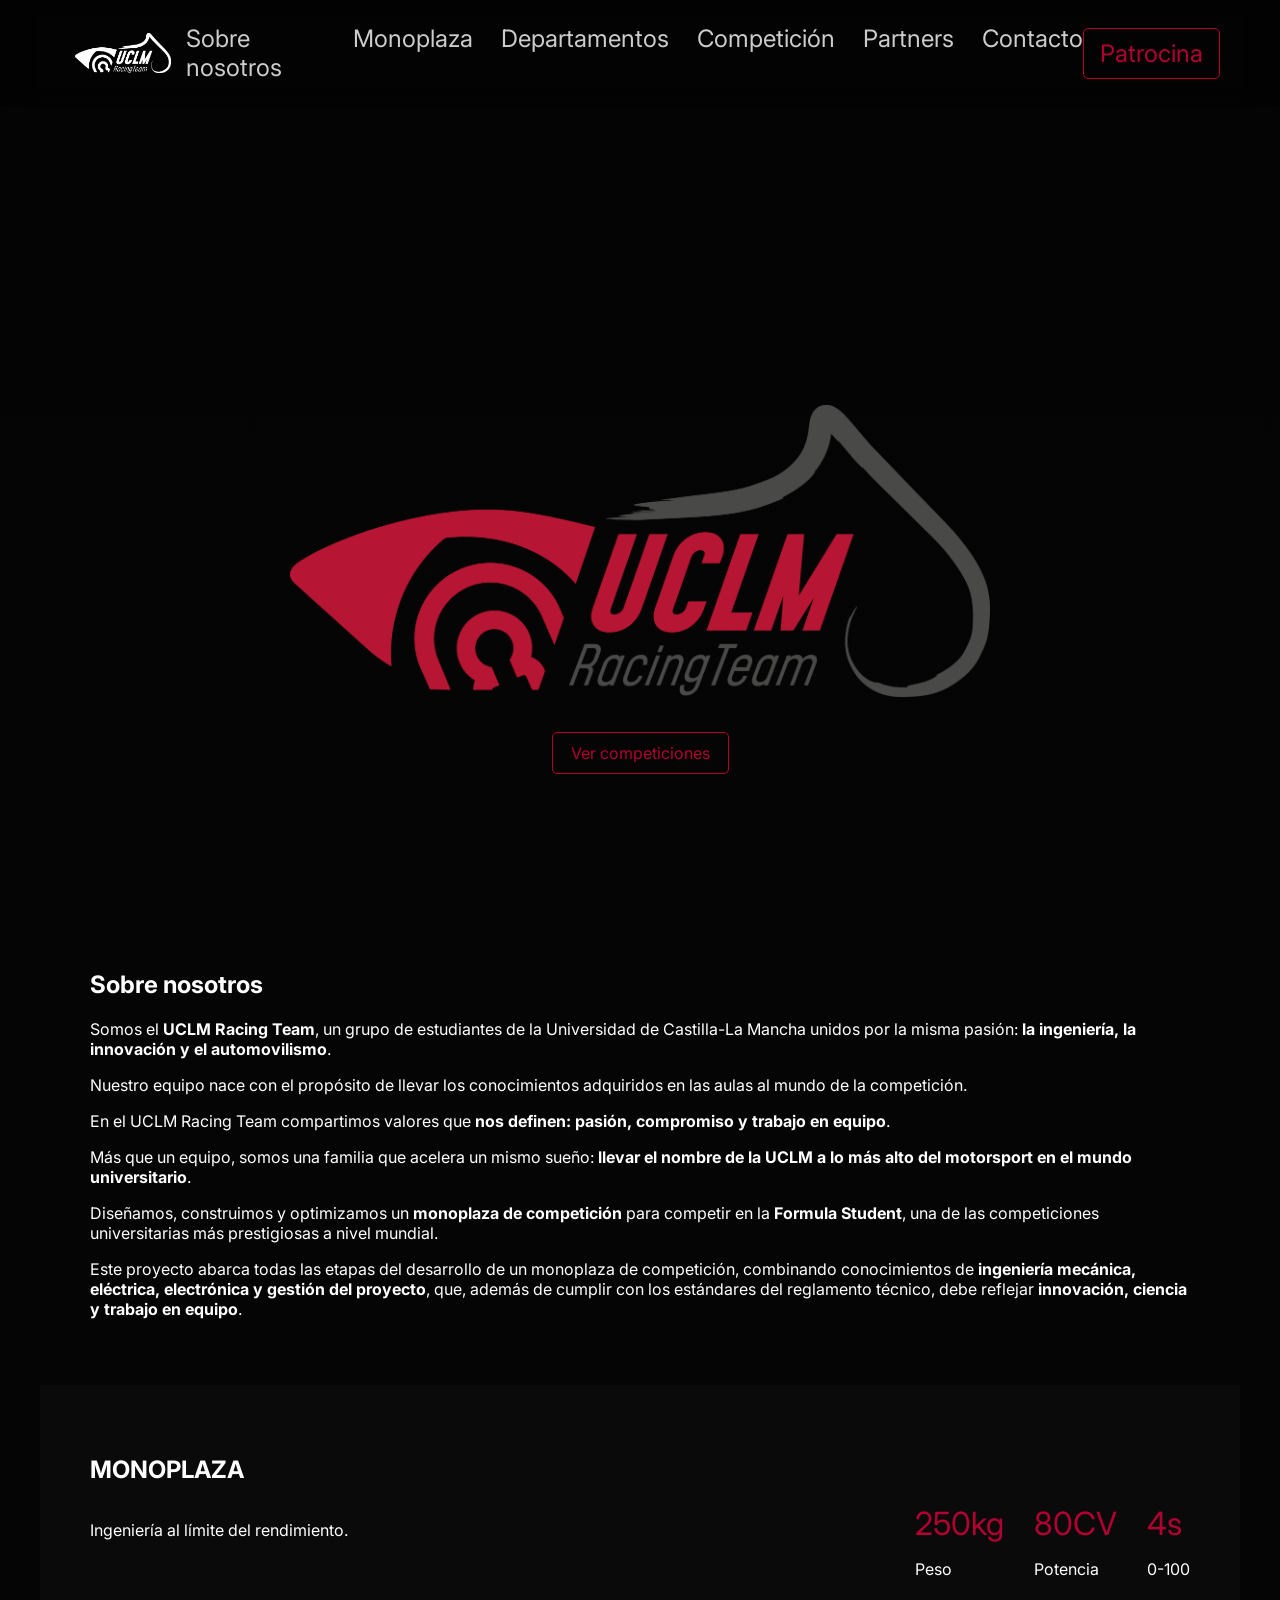
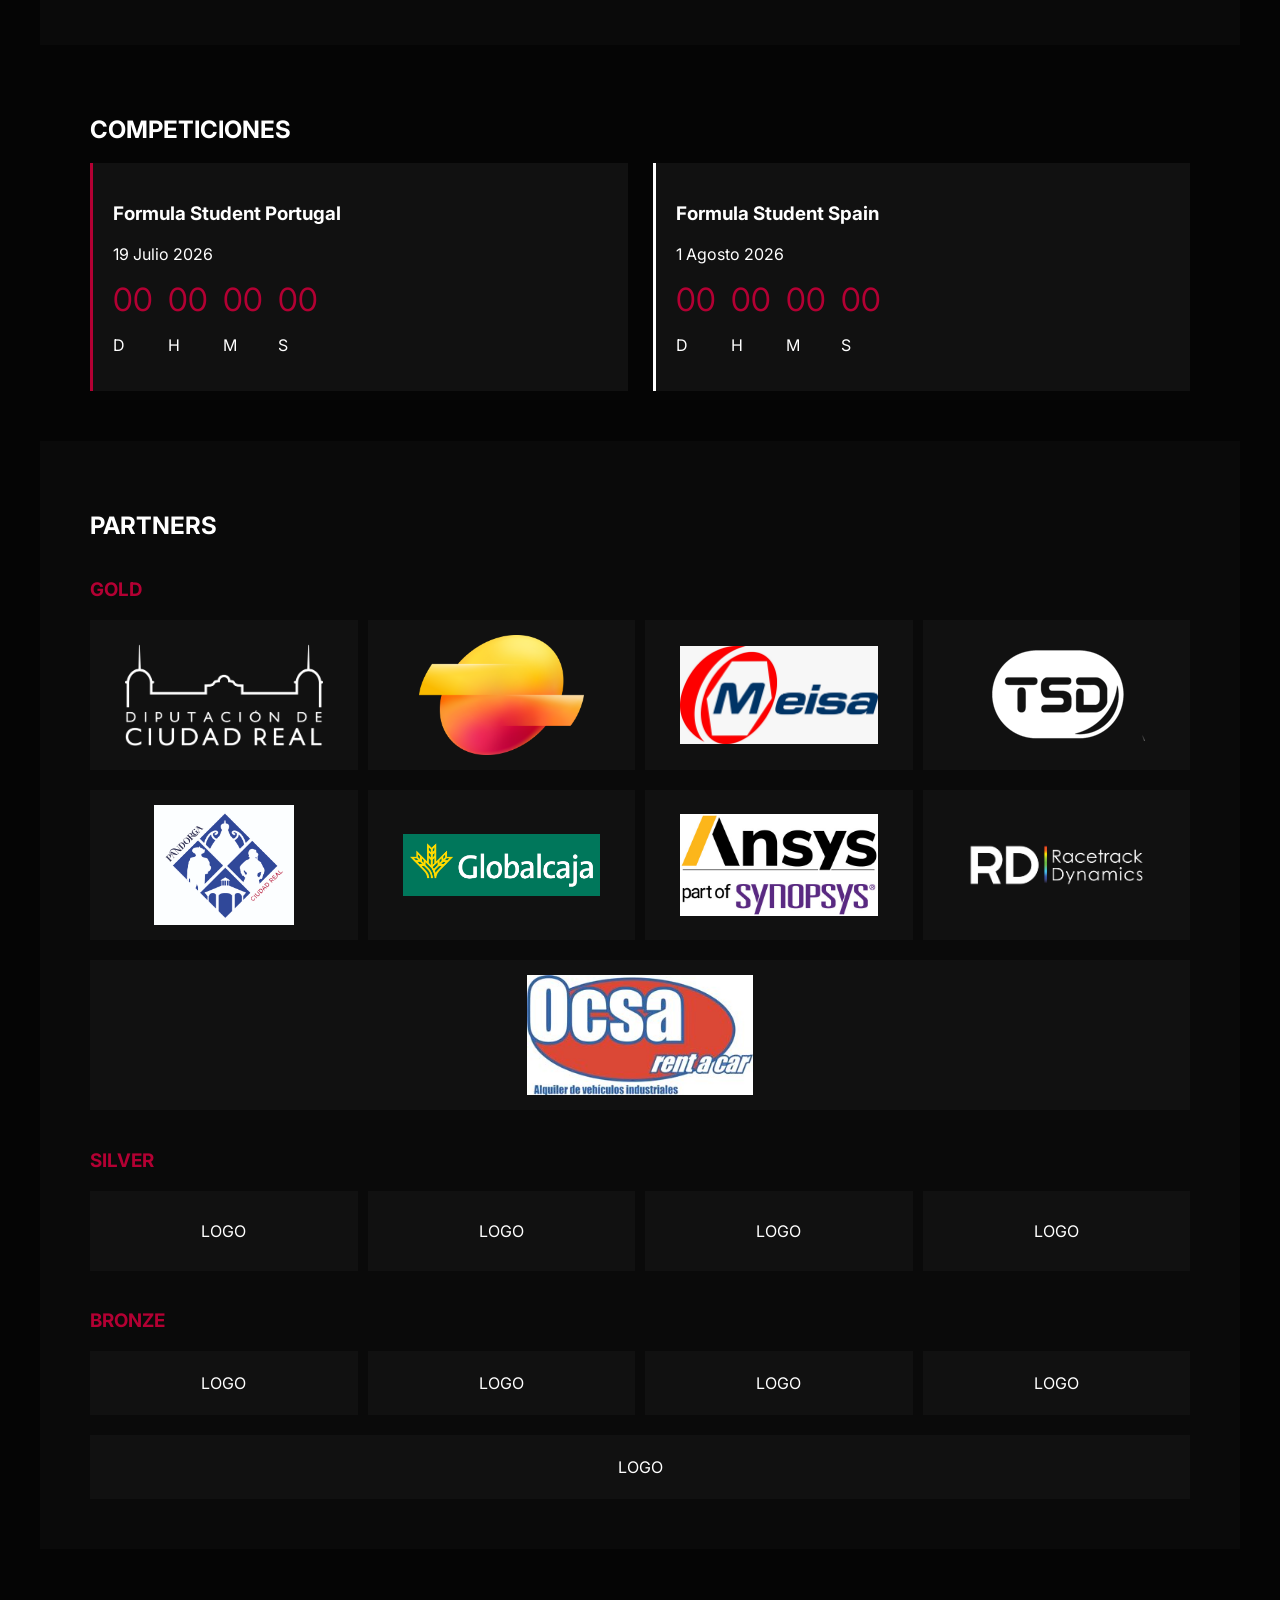
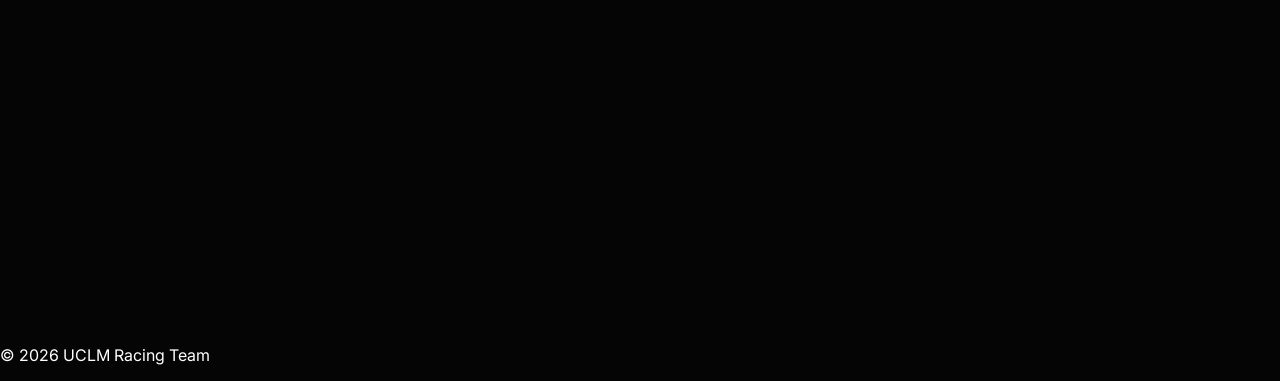
==== commit b5a7185a: "arreglado el flex de los patros" ====
--- a/index.html
+++ b/index.html
@@ -117,13 +117,9 @@
         <div><img src="./images/patros/gold/Diputacion Ciudad Real/diputacion-ciudad-real-3.png" alt="Diputación Ciudad Real"></div>
         <div><img src="./images/patros/gold/Repsol/Repsol_Logotipo/01_Simbolo/Color/RGB/Repsol_Logotipo_Simbolo_Color_RGB_H.png" alt="Repsol"></div>
         <div><img src="./images/patros/gold/Meisa/20260123_123821000_iOS.jpg" alt="Meisa"></div>
-      </div>
-      <div class="logos big">
         <div><img src="./images/patros/gold/TSD/TSD_WHITE.png" alt="TSD"></div>
         <div><img src="./images/patros/gold/IMPEFE - Pandorga/Isologo color.jpg" alt="IMPEFE - Pandorga"></div>
         <div><img src="./images/patros/gold/Globalcaja/logos-globalcaja-fondo-verde/Logo horizontal_Fondo verde.jpg" alt="Globalcaja"></div>
-      </div>
-      <div class="logos big">
         <div><img src="./images/patros/gold/ANSYS/Ansys Synopsys/Ansys/JPG/endorsed-ansys-logos-full-color-rgb.jpg" alt="ANSYS"></div>
         <div><img src="./images/patros/gold/Racetrack Dynamics/RD Logo - White - Full - PNG.png" alt="Racetrack Dynamics"></div>
         <div><img src="./images/patros/gold/Ocsa/IMG_1213-removebg-preview.jpg" alt="Ocsa"></div>
--- a/style/styles.css
+++ b/style/styles.css
@@ -233,7 +233,8 @@
 
 .logos div {
   background: #111;
-  flex: 1;
+  flex: 1 1 260px;
+  min-width: 220px;
   padding: 35px;
   text-align: center;
   max-height: 150px;
@@ -294,4 +295,19 @@
     flex-direction: column;
     gap: 20px;
   }
+
+  .logos {
+    flex-direction: column;
+  }
+
+  .logos div {
+    width: 100%;
+    min-width: 0;
+    max-height: none;
+  }
+
+  .logos img {
+    max-width: 80%;
+    max-height: 110px;
+  }
 }
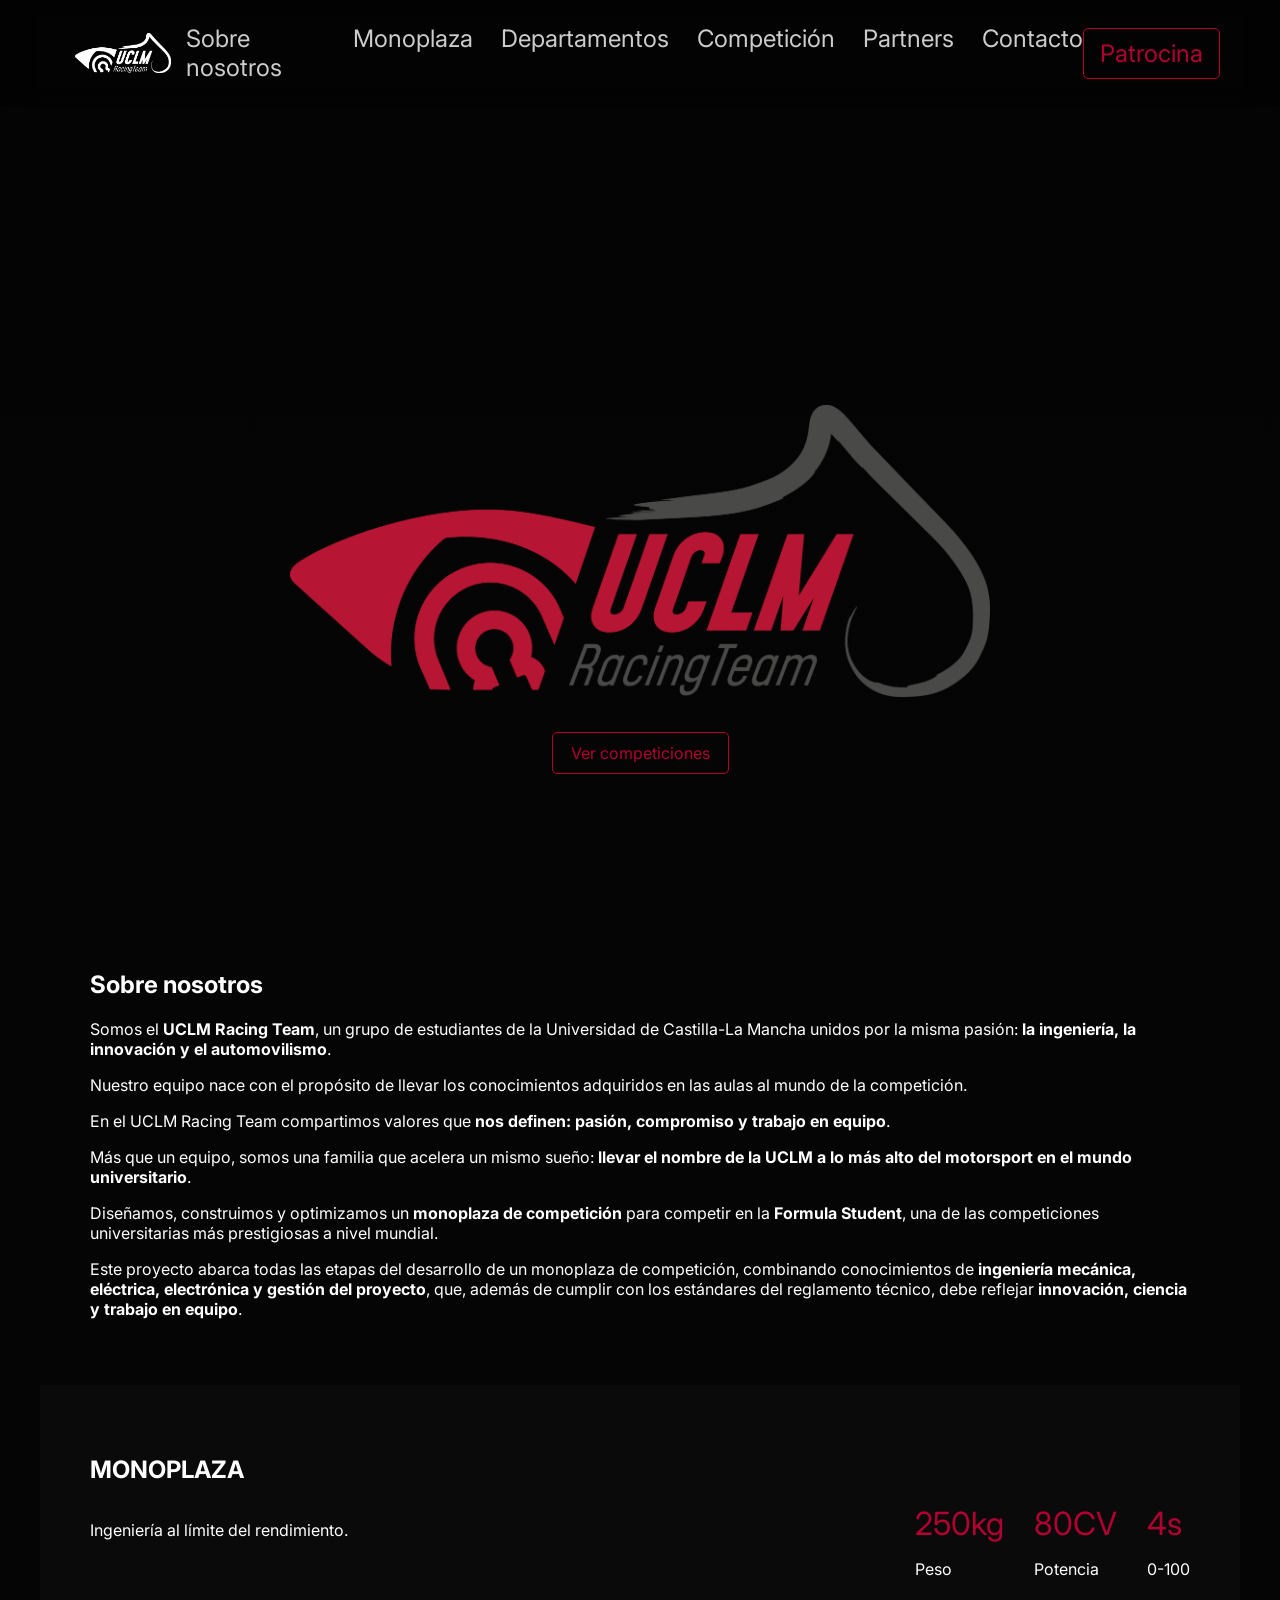
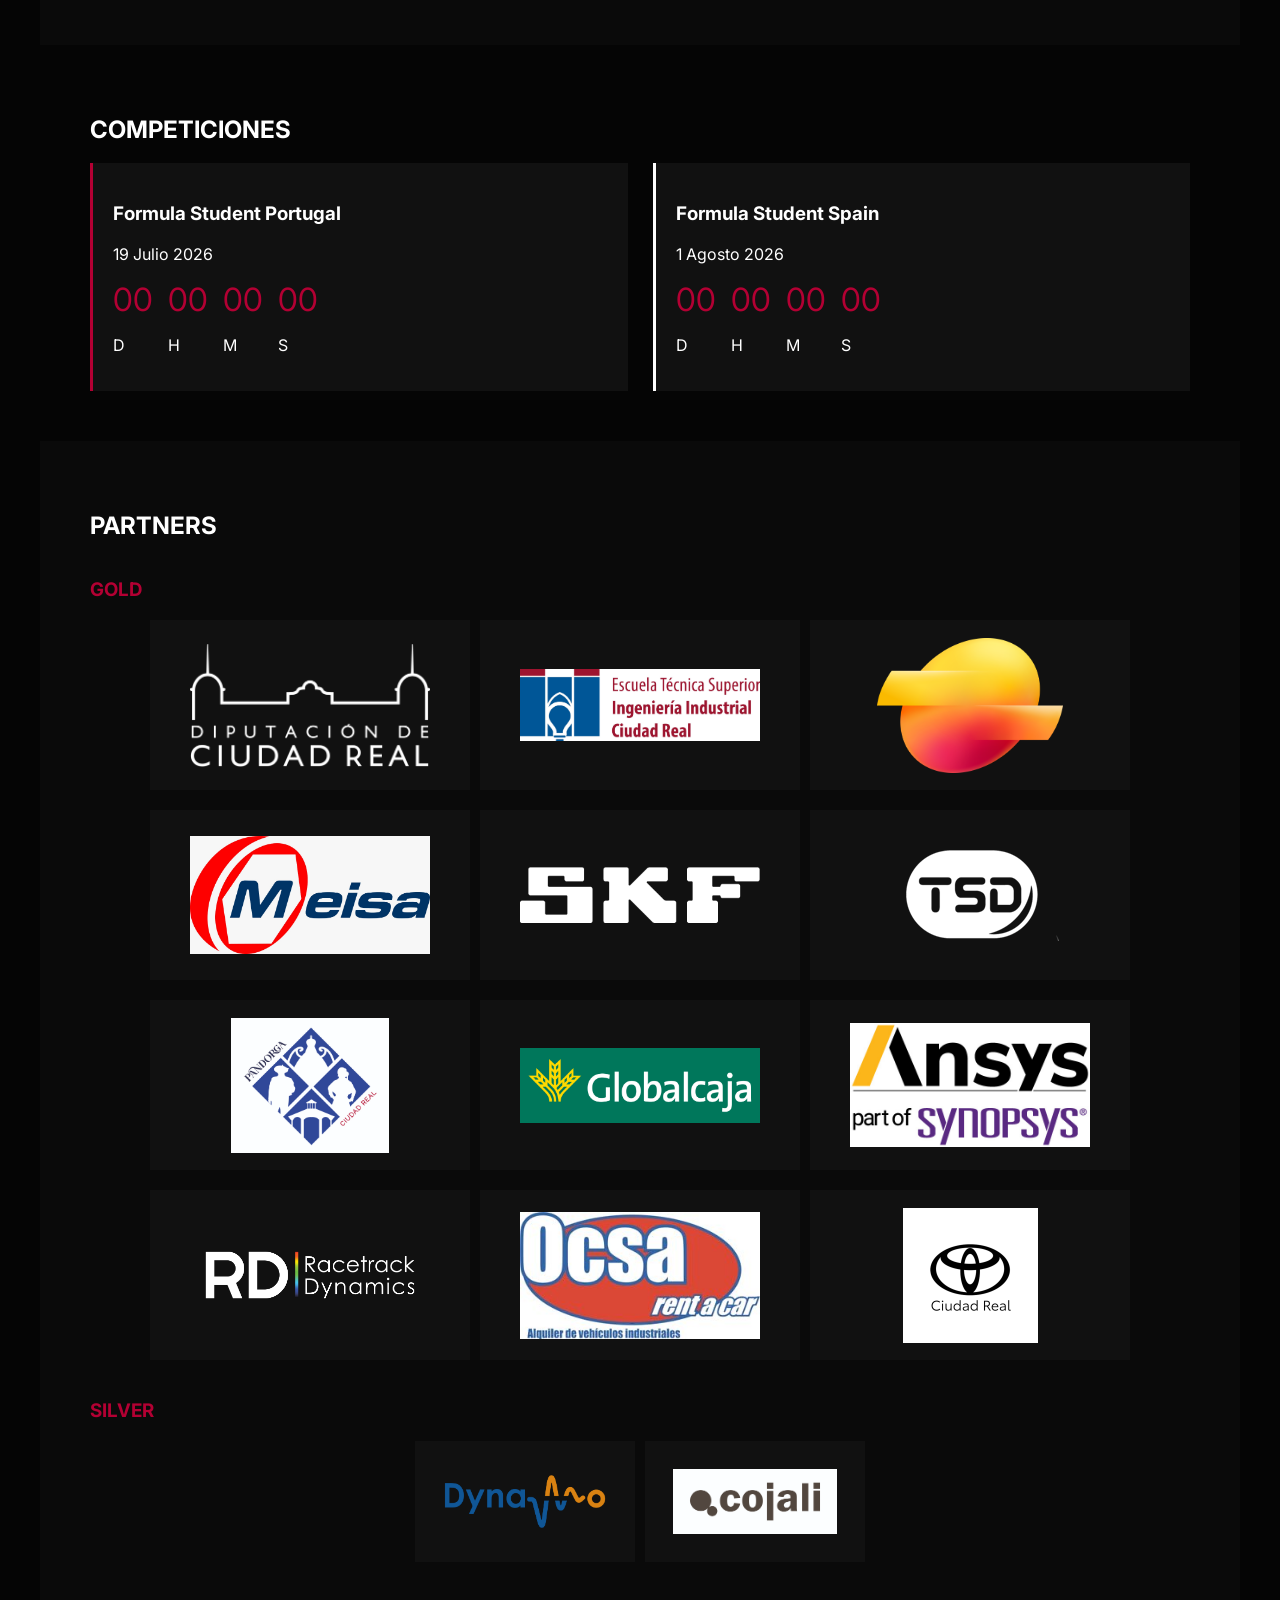
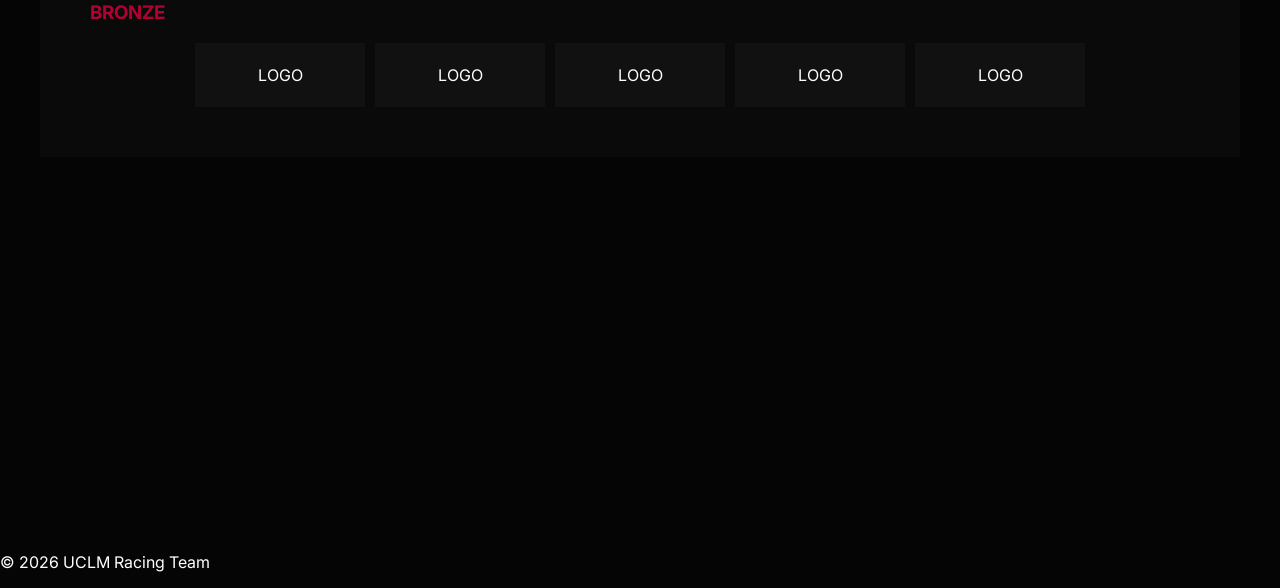
==== commit 64300837: "cambios peques" ====
--- a/index.html
+++ b/index.html
@@ -9,10 +9,10 @@
   <link href="https://fonts.googleapis.com/css2?family=Inter:wght@300;400;600;800&family=Orbitron:wght@500;700&display=swap" rel="stylesheet">
 </head>
 
-<body>
+<body id="top">
 
 <header id="navbar">
-  <div class="logo"></div>
+  <a class="logo" href="#top" aria-label="Volver al inicio"></a>
 
   <nav class="nav-links">
     <a href="#about">Sobre nosotros</a>
@@ -115,21 +115,25 @@
       <h3>GOLD</h3>
       <div class="logos big">
         <div><img src="./images/patros/gold/Diputacion Ciudad Real/diputacion-ciudad-real-3.png" alt="Diputación Ciudad Real"></div>
+        <div><img src="./images/patros/gold/ETSII-CR/Logotipo ETSIICR 2021 Color.jpg" alt="ETSII-CR"></div>
         <div><img src="./images/patros/gold/Repsol/Repsol_Logotipo/01_Simbolo/Color/RGB/Repsol_Logotipo_Simbolo_Color_RGB_H.png" alt="Repsol"></div>
         <div><img src="./images/patros/gold/Meisa/20260123_123821000_iOS.jpg" alt="Meisa"></div>
+        <div><img src="./images/patros/gold/SKF/SKF_logotype_white_RGB.png" alt="SKF"></div>
         <div><img src="./images/patros/gold/TSD/TSD_WHITE.png" alt="TSD"></div>
         <div><img src="./images/patros/gold/IMPEFE - Pandorga/Isologo color.jpg" alt="IMPEFE - Pandorga"></div>
         <div><img src="./images/patros/gold/Globalcaja/logos-globalcaja-fondo-verde/Logo horizontal_Fondo verde.jpg" alt="Globalcaja"></div>
         <div><img src="./images/patros/gold/ANSYS/Ansys Synopsys/Ansys/JPG/endorsed-ansys-logos-full-color-rgb.jpg" alt="ANSYS"></div>
         <div><img src="./images/patros/gold/Racetrack Dynamics/RD Logo - White - Full - PNG.png" alt="Racetrack Dynamics"></div>
         <div><img src="./images/patros/gold/Ocsa/IMG_1213-removebg-preview.jpg" alt="Ocsa"></div>
+        <div><img src="./images/patros/gold/Toyota/Imagen PNG 3.png" alt="Toyota"></div>
       </div>
     </div>
 
     <div class="tier silver">
       <h3>SILVER</h3>
       <div class="logos medium">
-        <div>LOGO</div><div>LOGO</div><div>LOGO</div><div>LOGO</div>
+        <div><img src="./images/patros/silver/Dynamo/DYNAMO sin texto.png" alt="ETSII-CR"></div>
+        <div><img src="./images/patros/silver/cojali/Cojali_logo.jpg" alt="Autodesk"></div>
       </div>
     </div>
 
--- a/style/styles.css
+++ b/style/styles.css
@@ -32,6 +32,7 @@
 }
 
 .logo {
+  display: block;
   background: url("../../images/logo_UCLM-RacingTeam (white).png") center/contain no-repeat;
   width: 130px;
   height: 40px;
@@ -224,6 +225,7 @@
   display: flex;
   gap: 20px 10px;
   flex-wrap: wrap;
+  justify-content: center;
   margin-bottom: 20px;
 }
 
@@ -233,8 +235,8 @@
 
 .logos div {
   background: #111;
-  flex: 1 1 260px;
-  min-width: 220px;
+  flex: 0 1 260px;
+  width: 260px;
   padding: 35px;
   text-align: center;
   max-height: 150px;
@@ -248,6 +250,39 @@
   max-width: 100%;
   max-height: 120px;
   object-fit: contain;
+}
+
+.gold .logos div {
+  flex: 0 1 320px;
+  width: 320px;
+  padding: 40px;
+  max-height: 170px;
+}
+
+.gold .logos img {
+  max-height: 135px;
+}
+
+.silver .logos div {
+  flex: 0 1 220px;
+  width: 220px;
+  padding: 28px;
+  max-height: 130px;
+}
+
+.silver .logos img {
+  max-height: 105px;
+}
+
+.bronze .logos div {
+  flex: 0 1 170px;
+  width: 170px;
+  padding: 22px;
+  max-height: 110px;
+}
+
+.bronze .logos img {
+  max-height: 90px;
 }
 
 .medium div { padding: 30px; max-height: 120px; }
@@ -303,6 +338,7 @@
   .logos div {
     width: 100%;
     min-width: 0;
+    flex: 1 1 auto;
     max-height: none;
   }
 
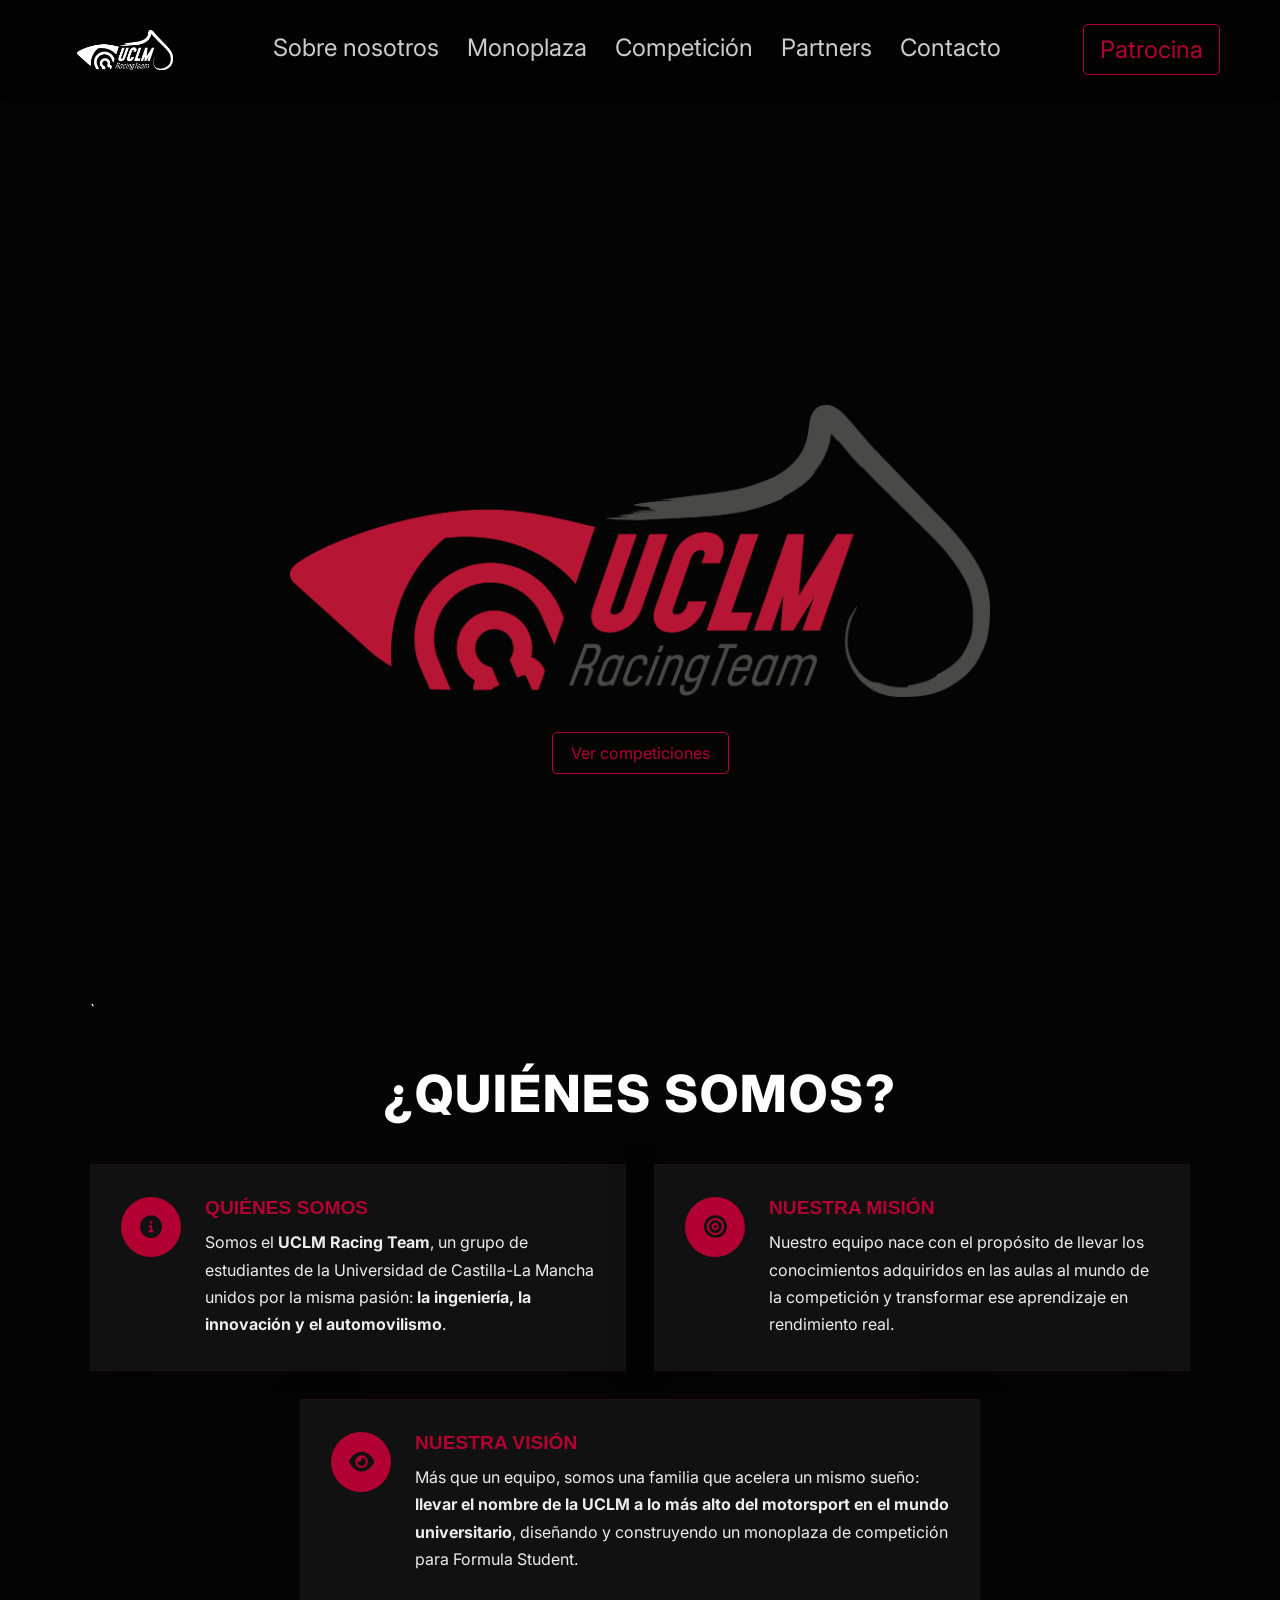
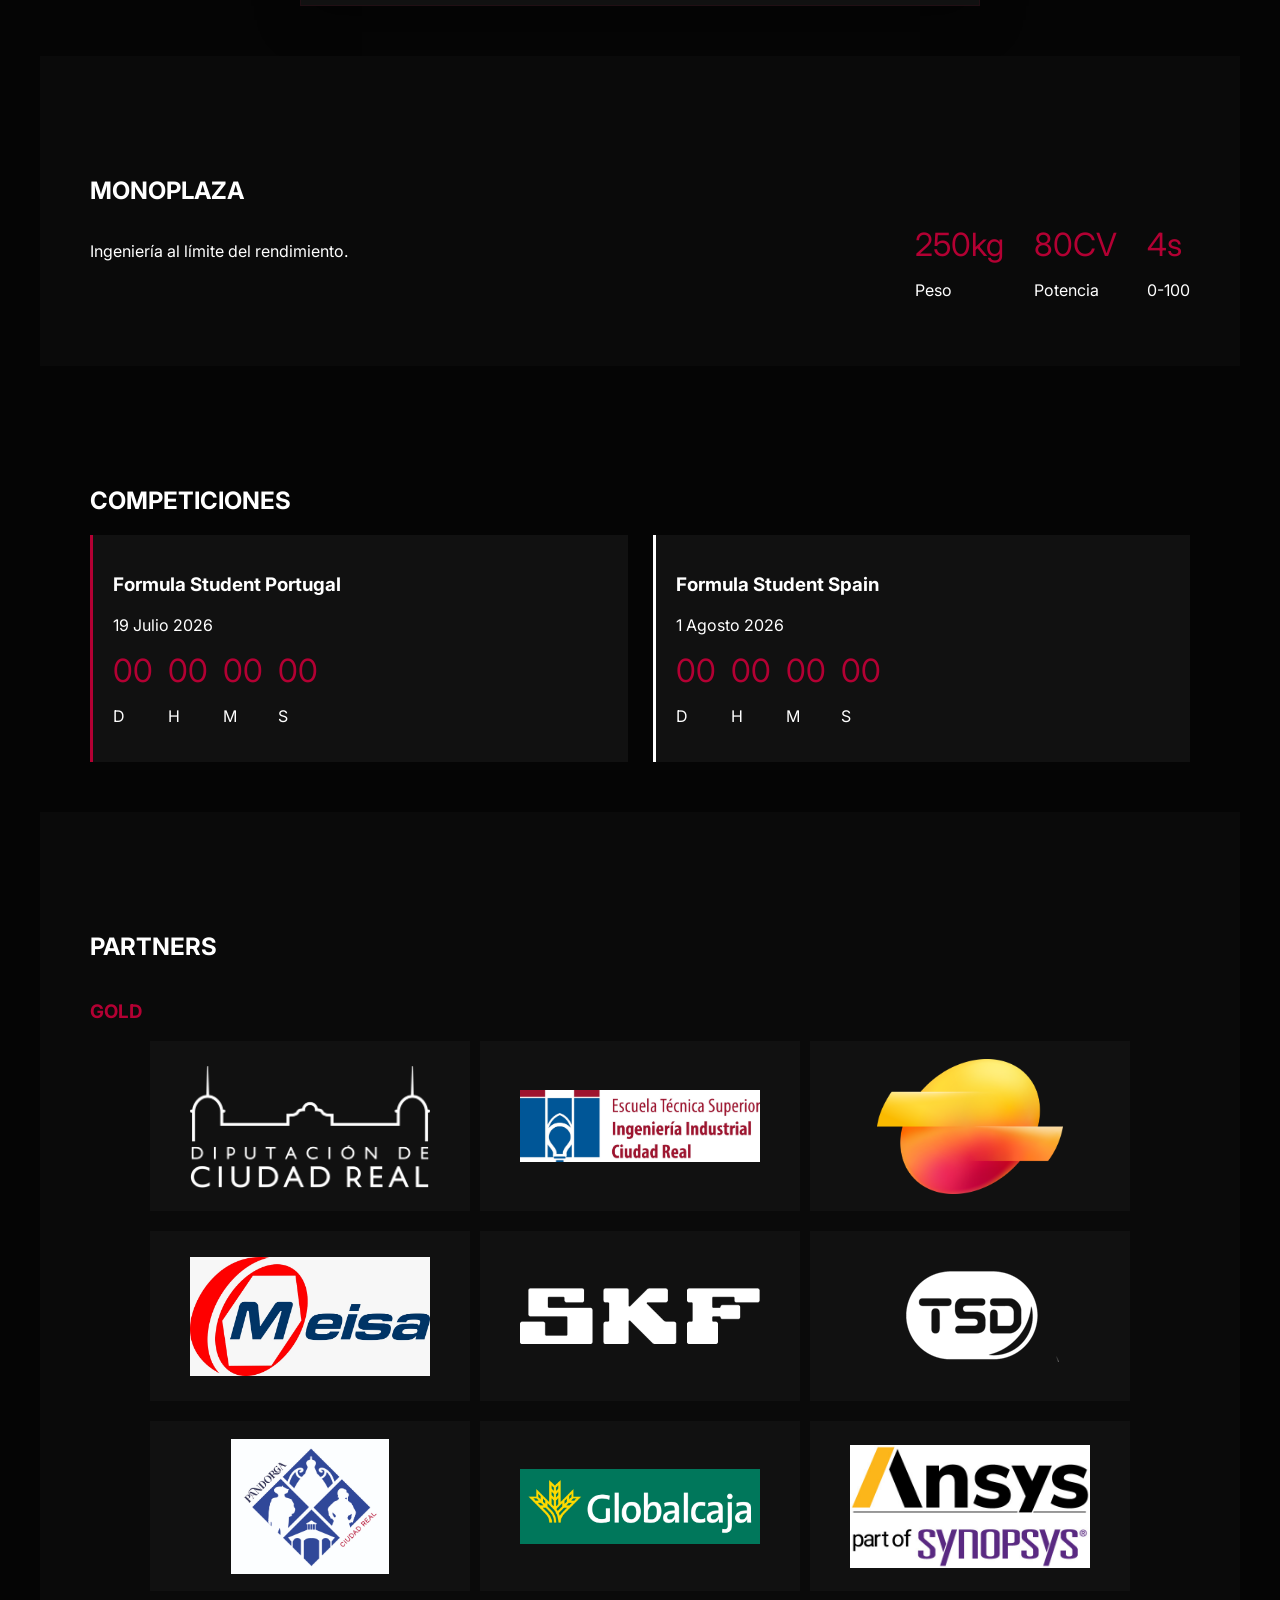
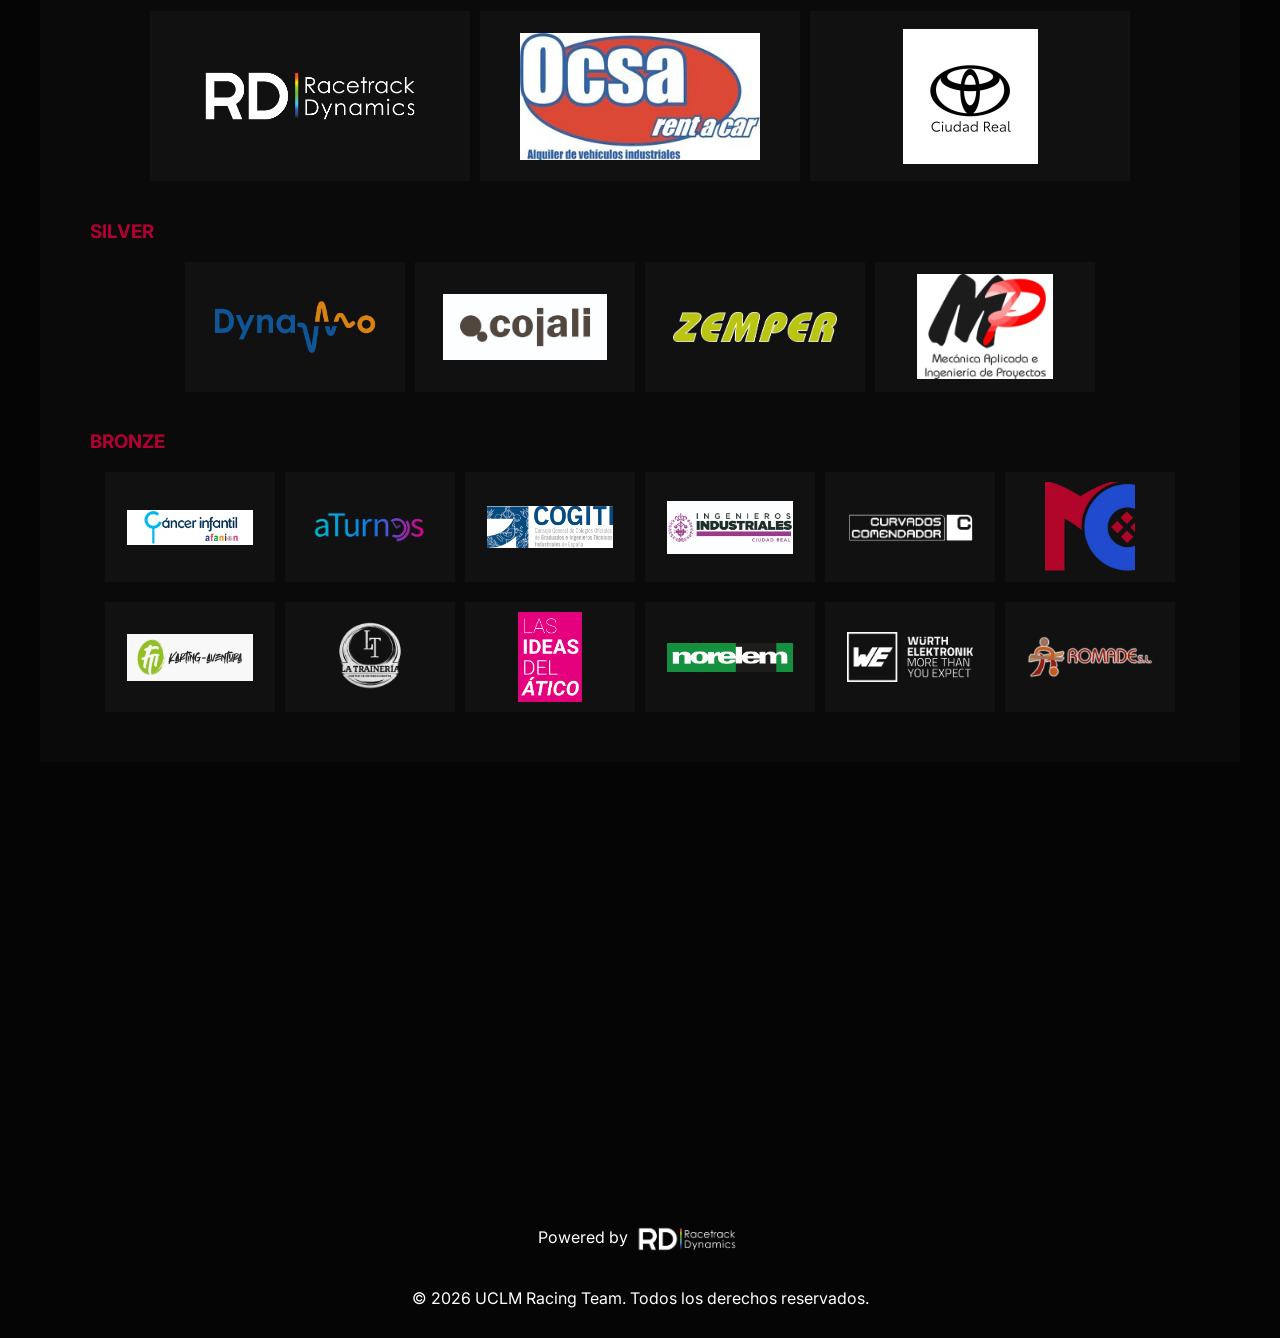
==== commit eda26e39: "actualizada la sección "Quienes somos" y añadidos casi todos los patros" ====
--- a/index.html
+++ b/index.html
@@ -6,27 +6,26 @@
   <title>UCLM Racing Team</title>
 
   <link rel="stylesheet" href="./style/styles.css">
+  <link rel="stylesheet" href="https://cdnjs.cloudflare.com/ajax/libs/font-awesome/6.5.2/css/all.min.css">
   <link href="https://fonts.googleapis.com/css2?family=Inter:wght@300;400;600;800&family=Orbitron:wght@500;700&display=swap" rel="stylesheet">
 </head>
 
 <body id="top">
 
 <header id="navbar">
-  <a class="logo" href="#top" aria-label="Volver al inicio"></a>
+  <a class="logo" href="/" aria-label="Volver al inicio"></a>
 
   <nav class="nav-links">
-    <a href="#about">Sobre nosotros</a>
-    <a href="#car">Monoplaza</a>
     <div class="dropdown">
-      <a href="#deps">Departamentos</a>
+      <a href="/about/">Sobre nosotros</a>
       <div class="dropdown-menu">
-        <a href="#deps">Power Train</a>
-        <a href="#deps">Electronics</a>
-        <a href="#deps">Dynamics</a>
-        <a href="#deps">Marketing</a>
-        <a href="#deps">Chasis</a>
+        <a href="/about/index.html">¿Quiénes somos?</a>
+        <a href="/historia/index.html">Historia</a>
+        <a href="#deps">Miembros</a>
+        <a href="#deps">Departamentos</a>
       </div>
     </div>
+    <a href="#car">Monoplaza</a>
     <a href="#races">Competición</a>
     <a href="#sponsors">Partners</a>
     <a href="#contact">Contacto</a>
@@ -45,20 +44,34 @@
   </div>
 </section>
 
-<section id="about" class="section reveal compact">
-  <h2>Sobre nosotros</h2>
+<section id="about" class="section reveal compact about-section">`
+  <h2>¿QUIÉNES SOMOS?</h2>
 
-  <p>Somos el <b>UCLM Racing Team</b>, un grupo de estudiantes de la Universidad de Castilla-La Mancha unidos por la misma pasión: <b>la ingeniería, la innovación y el automovilismo</b>.</p>
+  <div class="about-grid">
+    <article class="about-card">
+      <div class="about-icon" aria-hidden="true"><i class="fa-solid fa-circle-info"></i></div>
+      <div class="about-copy">
+        <h3>QUIÉNES SOMOS</h3>
+        <p>Somos el <b>UCLM Racing Team</b>, un grupo de estudiantes de la Universidad de Castilla-La Mancha unidos por la misma pasión: <b>la ingeniería, la innovación y el automovilismo</b>.</p>
+      </div>
+    </article>
 
-  <p>Nuestro equipo nace con el propósito de llevar los conocimientos adquiridos en las aulas al mundo de la competición.</p>
+    <article class="about-card">
+      <div class="about-icon" aria-hidden="true"><i class="fa-solid fa-bullseye"></i></div>
+      <div class="about-copy">
+        <h3>NUESTRA MISIÓN</h3>
+        <p>Nuestro equipo nace con el propósito de llevar los conocimientos adquiridos en las aulas al mundo de la competición y transformar ese aprendizaje en rendimiento real.</p>
+      </div>
+    </article>
 
-  <p>En el UCLM Racing Team compartimos valores que <b>nos definen: pasión, compromiso y trabajo en equipo</b>.</p>
-
-  <p>Más que un equipo, somos una familia que acelera un mismo sueño: <b>llevar el nombre de la UCLM a lo más alto del motorsport en el mundo universitario</b>.</p>
-
-  <p>Diseñamos, construimos y optimizamos un <b>monoplaza de competición</b> para competir en la <b>Formula Student</b>, una de las competiciones universitarias más prestigiosas a nivel mundial.</p>
-
-  <p>Este proyecto abarca todas las etapas del desarrollo de un monoplaza de competición, combinando conocimientos de <b>ingeniería mecánica, eléctrica, electrónica y gestión del proyecto</b>, que, además de cumplir con los estándares del reglamento técnico, debe reflejar <b>innovación, ciencia y trabajo en equipo</b>.</p>
+    <article class="about-card about-card-wide">
+      <div class="about-icon" aria-hidden="true"><i class="fa-solid fa-eye"></i></div>
+      <div class="about-copy">
+        <h3>NUESTRA VISIÓN</h3>
+        <p>Más que un equipo, somos una familia que acelera un mismo sueño: <b>llevar el nombre de la UCLM a lo más alto del motorsport en el mundo universitario</b>, diseñando y construyendo un monoplaza de competición para Formula Student.</p>
+      </div>
+    </article>
+  </div>
 </section>
 
 <section id="car" class="section dark reveal compact">
@@ -133,14 +146,27 @@
       <h3>SILVER</h3>
       <div class="logos medium">
         <div><img src="./images/patros/silver/Dynamo/DYNAMO sin texto.png" alt="ETSII-CR"></div>
-        <div><img src="./images/patros/silver/cojali/Cojali_logo.jpg" alt="Autodesk"></div>
+        <div><img src="./images/patros/silver/cojali/Cojali_logo.jpg" alt="Cojali"></div>
+        <div><img src="./images/patros/silver/Zemper/zemper.png" alt="Zemper"></div>
+        <div><img src="./images/patros/silver/Dpto mecanica aplicada/maplicada_cabecera.jpg" alt="Dpto mecanica aplicada"></div>
       </div>
     </div>
 
     <div class="tier bronze">
       <h3>BRONZE</h3>
       <div class="logos small">
-        <div>LOGO</div><div>LOGO</div><div>LOGO</div><div>LOGO</div><div>LOGO</div>
+        <div><img src="./images/patros/bronze/Afanion/LOGO NUEVO 2026 CON EL DE FEDERACI├УN  (1).png" alt="Afanion"></div>
+        <div><img src="./images/patros/bronze/aTurnos/aTurnos Logo 2026.png" alt="aTurnos"></div>
+        <div><img src="./images/patros/bronze/COGITI/COGITI_logotipo_vector.png" alt="COGITI"></div>
+        <div><img src="./images/patros/bronze/COIIM/Ingenieros_Industriales_CR.jpg" alt="COIIM"></div>
+        <div><img src="./images/patros/bronze/Curvados Comendador/Comendador_WHITE.png" alt="Curvados Comendador"></div>
+        <div><img src="./images/patros/bronze/IES Maestre de Calatrava/IES Maestre de Calatrava 01.png" alt="IES Maestre de Calatrava"></div>
+        <div><img src="./images/patros/bronze/karting corral/20260413_080751000_iOS.jpg" alt="Karting Corral"></div>
+        <div><img src="./images/patros/bronze/La Traineria/LaTraineria_WHITE.png" alt="La Traineria"></div>
+        <div><img src="./images/patros/bronze/Las ideas del atico/Las Ideas_Logo.png" alt="Las ideas del atico"></div>
+        <div><img src="./images/patros/bronze/Norelem/norelem_Logo_Farbig_RGB.png" alt="Norelem"></div>
+        <div><img src="./images/patros/bronze/Wurth Elektronik/Logo_WE_MTYE_Outline_RGB_neg.png" alt="Wurth Elektronik"></div>
+        <div><img src="./images/patros/bronze/Romade/logo.png" alt="Romade"></div>
       </div>
     </div>
   </div>
@@ -157,9 +183,10 @@
   </form>
 </section>
 
-<footer>
-  <p>© 2026 UCLM Racing Team</p>
-</footer>
+<div id="footer">
+  Powered by <img src="./images/patros/gold/Racetrack Dynamics/RD Logo - White - Full - PNG.png" alt="Racetrack Dynamics" class="footer-logo" width="110" style="vertical-align: middle;">
+  <p id="footer-p" style="margin-top: 2em;">&copy; 2026 UCLM Racing Team. Todos los derechos reservados.</p>
+</div>
 
 <script src="../js/script.js"></script>
 </body>
--- a/style/styles.css
+++ b/style/styles.css
@@ -161,8 +161,90 @@
   margin: auto;
 }
 
+.about-section h2 {
+  text-align: center;
+  font-family: Inter, sans-serif;
+  font-weight: 800;
+  letter-spacing: 0.04em;
+  font-size: clamp(2rem, 4vw, 3.5rem);
+  margin-bottom: 40px;
+}
+
+.about-grid {
+  display: grid;
+  grid-template-columns: repeat(2, minmax(0, 1fr));
+  gap: 28px;
+}
+
+.about-card {
+  display: flex;
+  align-items: flex-start;
+  gap: 24px;
+  padding: 32px 30px;
+  background: #111;
+  border: 1px solid rgba(179, 0, 51, 0.1);
+  box-shadow: 0 14px 40px rgba(0, 0, 0, 0.35);
+}
+
+.about-card-wide {
+  grid-column: 1 / -1;
+  max-width: 680px;
+  justify-self: center;
+}
+
+.about-icon {
+  width: 60px;
+  height: 60px;
+  flex: 0 0 60px;
+  border-radius: 50%;
+  background: #b30033;
+  color: #111;
+  display: grid;
+  place-items: center;
+  font-family: Orbitron, sans-serif;
+  font-size: 1.4rem;
+  font-weight: 700;
+}
+
+.about-copy h3 {
+  margin: 0 0 10px;
+  color: #b30033;
+  font-family: Impact, Haettenschweiler, 'Arial Narrow Bold', sans-serif, sans-serif;
+  font-size: 1.2rem;
+}
+
+.about-copy p {
+  margin: 0;
+  line-height: 1.7;
+  color: rgba(255, 255, 255, 0.92);
+}
+
+@media (max-width: 900px) {
+  .about-grid {
+    grid-template-columns: 1fr;
+  }
+
+  .about-card-wide {
+    max-width: none;
+  }
+}
+
+@media (max-width: 640px) {
+  .about-card {
+    padding: 24px;
+    gap: 18px;
+  }
+
+  .about-icon {
+    width: 52px;
+    height: 52px;
+    flex-basis: 52px;
+    font-size: 1.2rem;
+  }
+}
+
 .compact {
-  padding-top: 50px;
+  padding-top: 100px;
   padding-bottom: 50px;
 }
 
@@ -287,6 +369,19 @@
 
 .medium div { padding: 30px; max-height: 120px; }
 .small div { padding: 22px; max-height: 100px; }
+
+#footer{
+  text-align: center;
+  padding: 30px 20px;
+  width: 100%;
+}
+
+
+#footer-p {
+  width: 100%;
+  text-align: center;
+  margin: 0;
+}
 
 /* FORM */
 input, textarea {
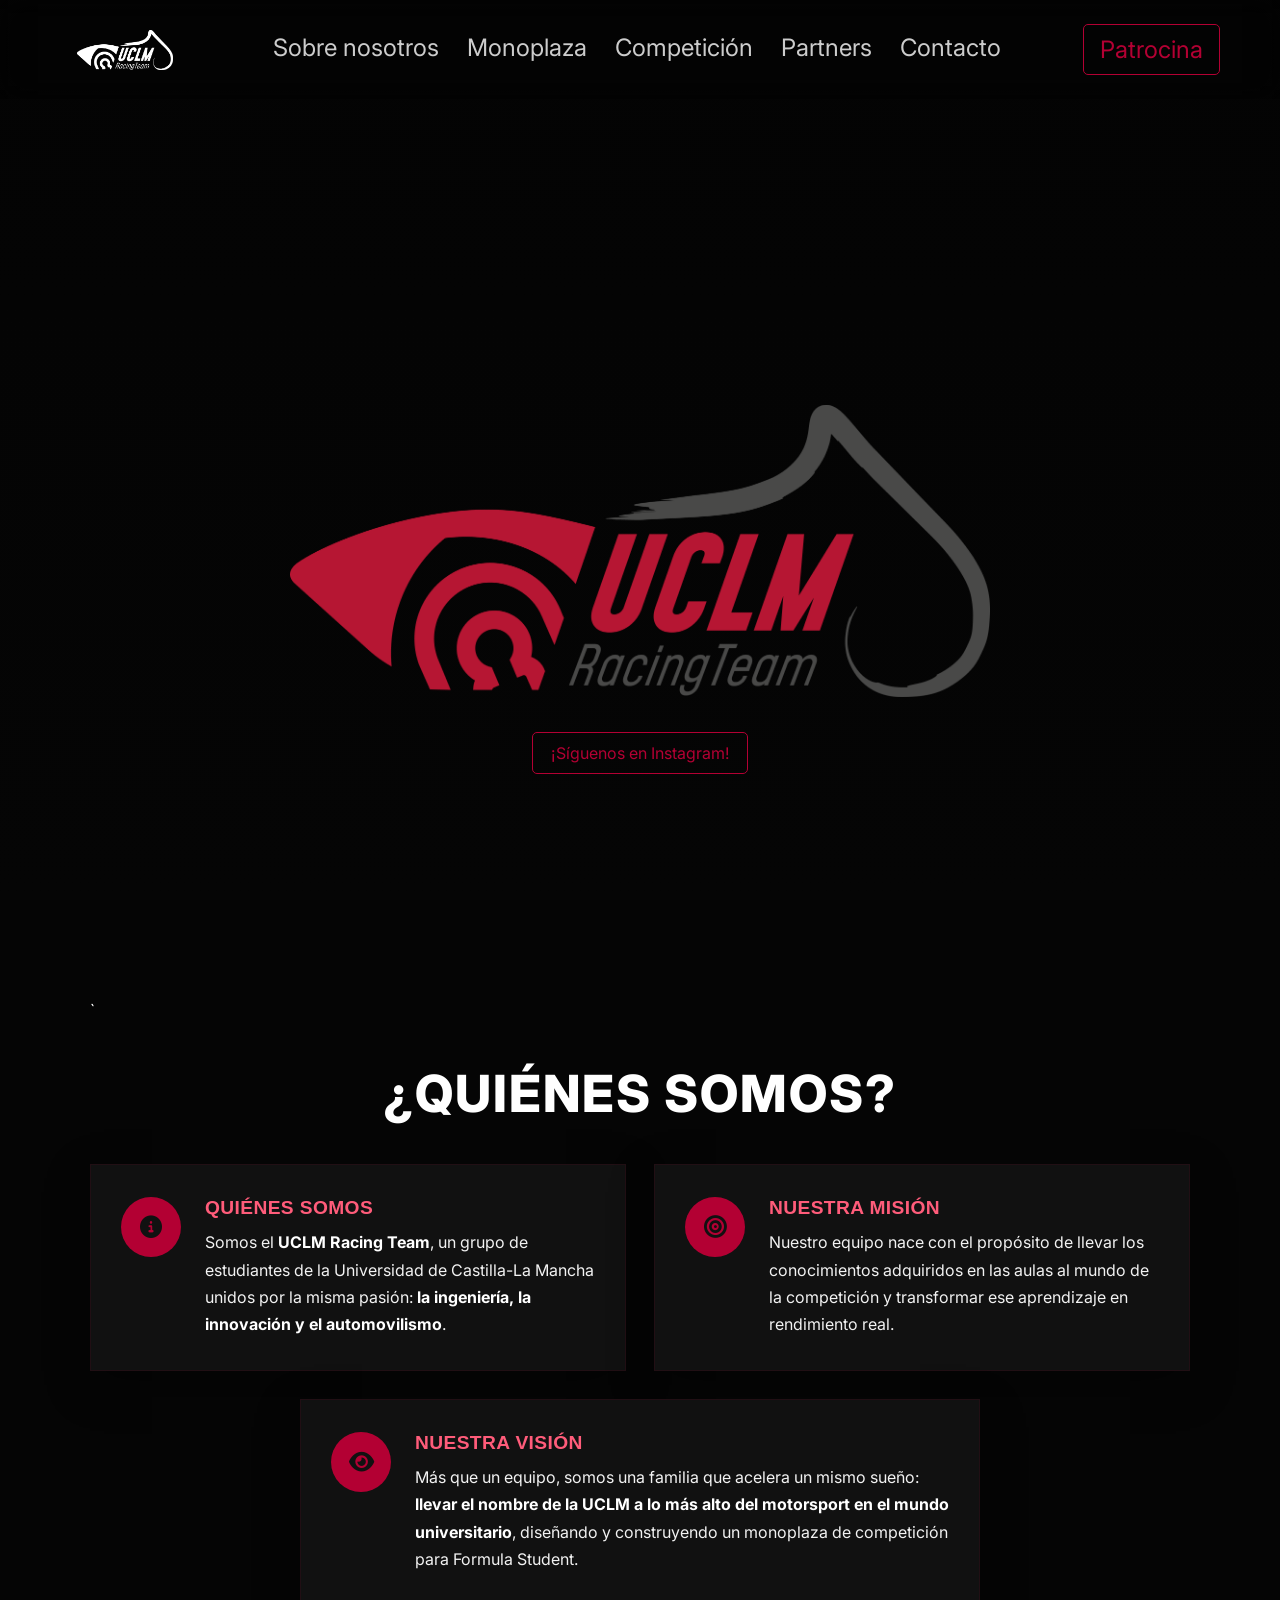
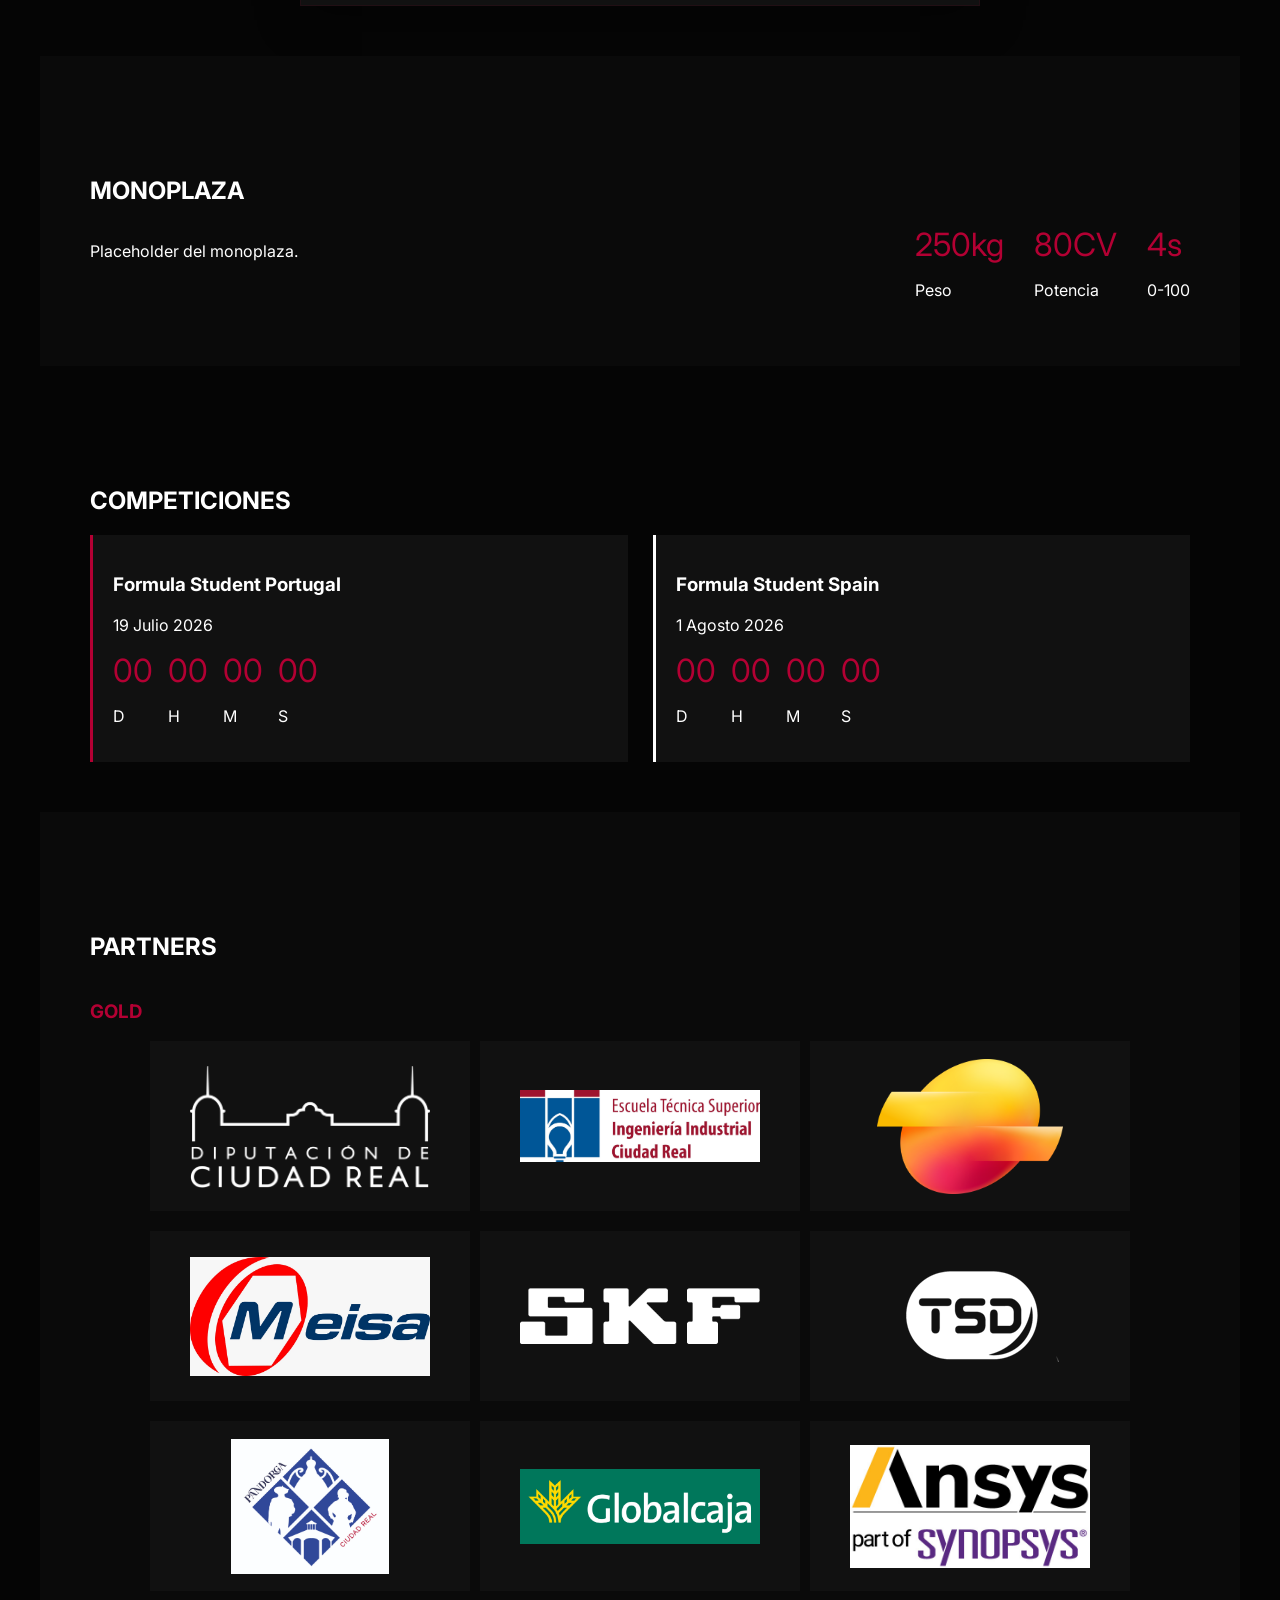
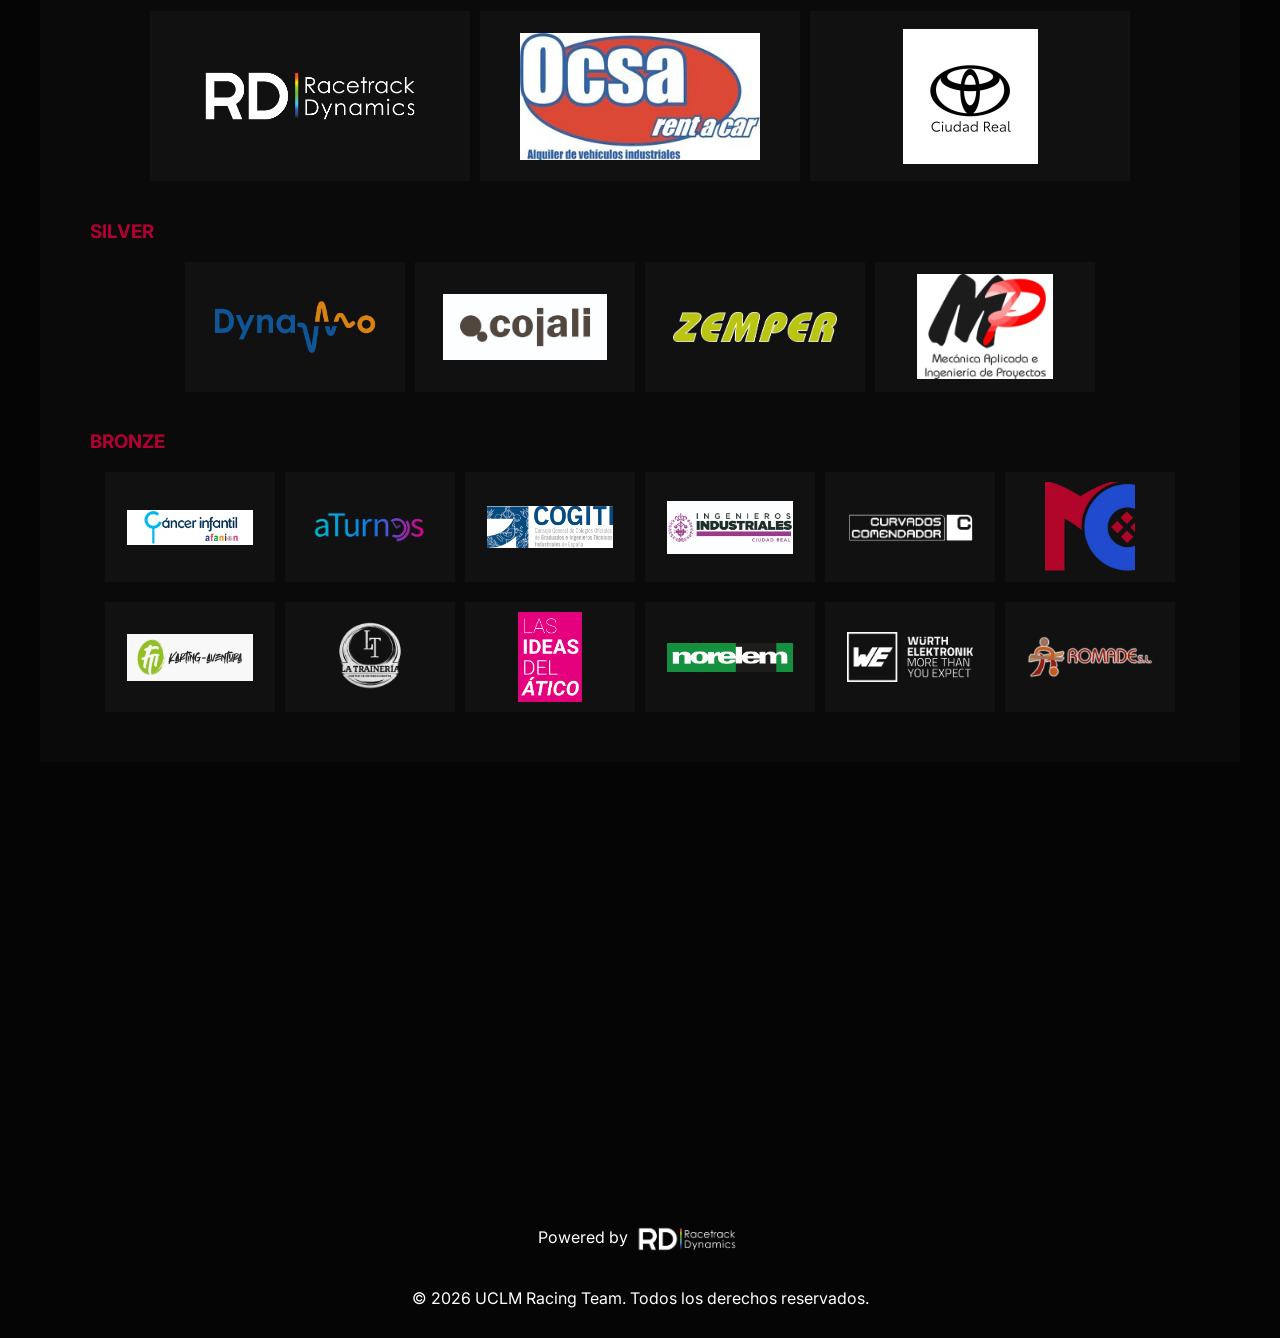
==== commit 5ae61d0b: "cambios menores en legibilidad y enlaces" ====
--- a/index.html
+++ b/index.html
@@ -40,7 +40,7 @@
   <div class="hero-content">
     <img src = "../images/logo_UCLM-RacingTeam (color).png" alt="UCLM Racing Team Logo" class="hero-logo">
       <!-- <h2>UCLM Racing Team · Formula Student</h2> -->
-    <a href="#races" class="hero-btn">Ver competiciones</a>
+    <a href="https://www.instagram.com/uclmracingteam/" class="hero-btn" target="_blank" rel="noopener noreferrer" aria-label="Seguir en Instagram">¡Síguenos en Instagram!</a>
   </div>
 </section>
 
@@ -79,7 +79,7 @@
 
   <div class="car-layout">
     <div>
-      <p class="big-text">Ingeniería al límite del rendimiento.</p>
+      <p class="big-text">Placeholder del monoplaza.</p>
     </div>
 
     <div class="car-stats">
--- a/style/styles.css
+++ b/style/styles.css
@@ -208,15 +208,20 @@
 
 .about-copy h3 {
   margin: 0 0 10px;
-  color: #b30033;
+  color: #ff5c7a;
   font-family: Impact, Haettenschweiler, 'Arial Narrow Bold', sans-serif, sans-serif;
   font-size: 1.2rem;
+  letter-spacing: 0.02em;
 }
 
 .about-copy p {
   margin: 0;
   line-height: 1.7;
-  color: rgba(255, 255, 255, 0.92);
+  color: #f2f2f2;
+}
+
+.about-copy p b {
+  color: #ffffff;
 }
 
 @media (max-width: 900px) {
